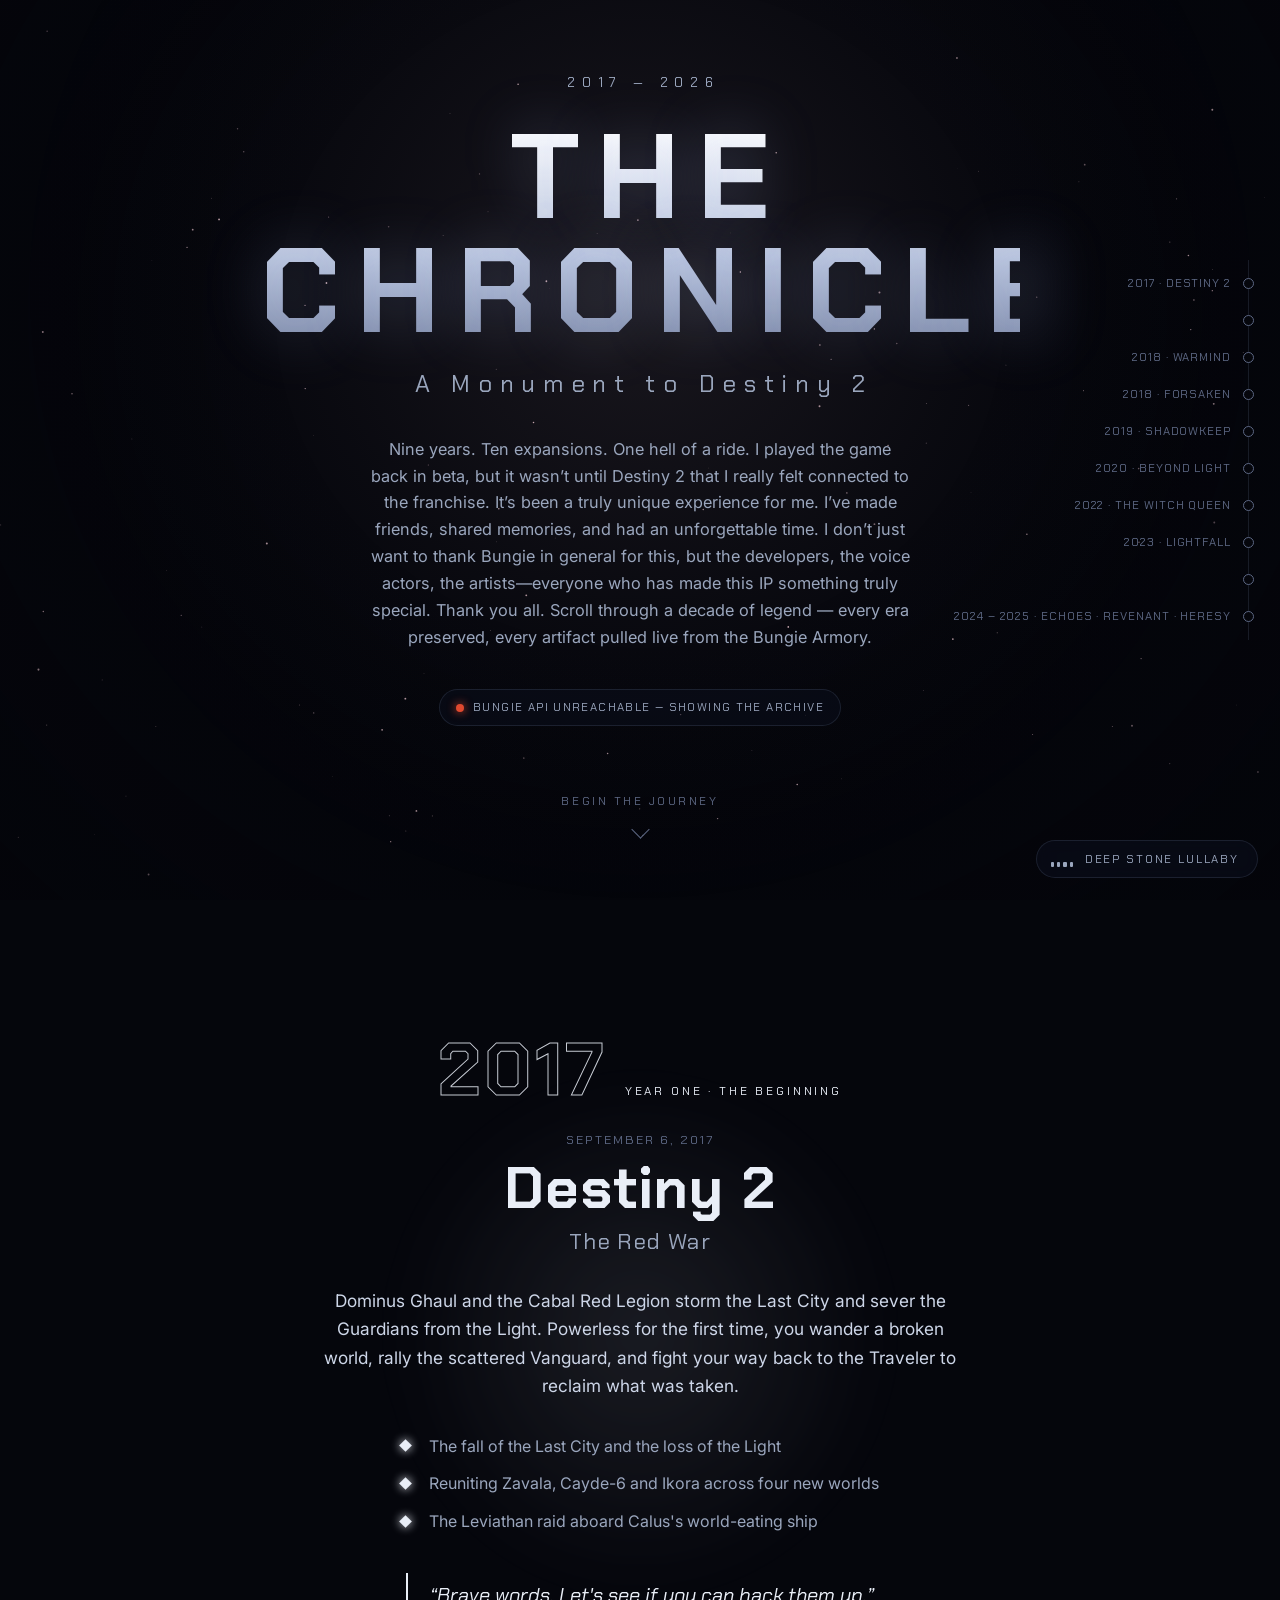
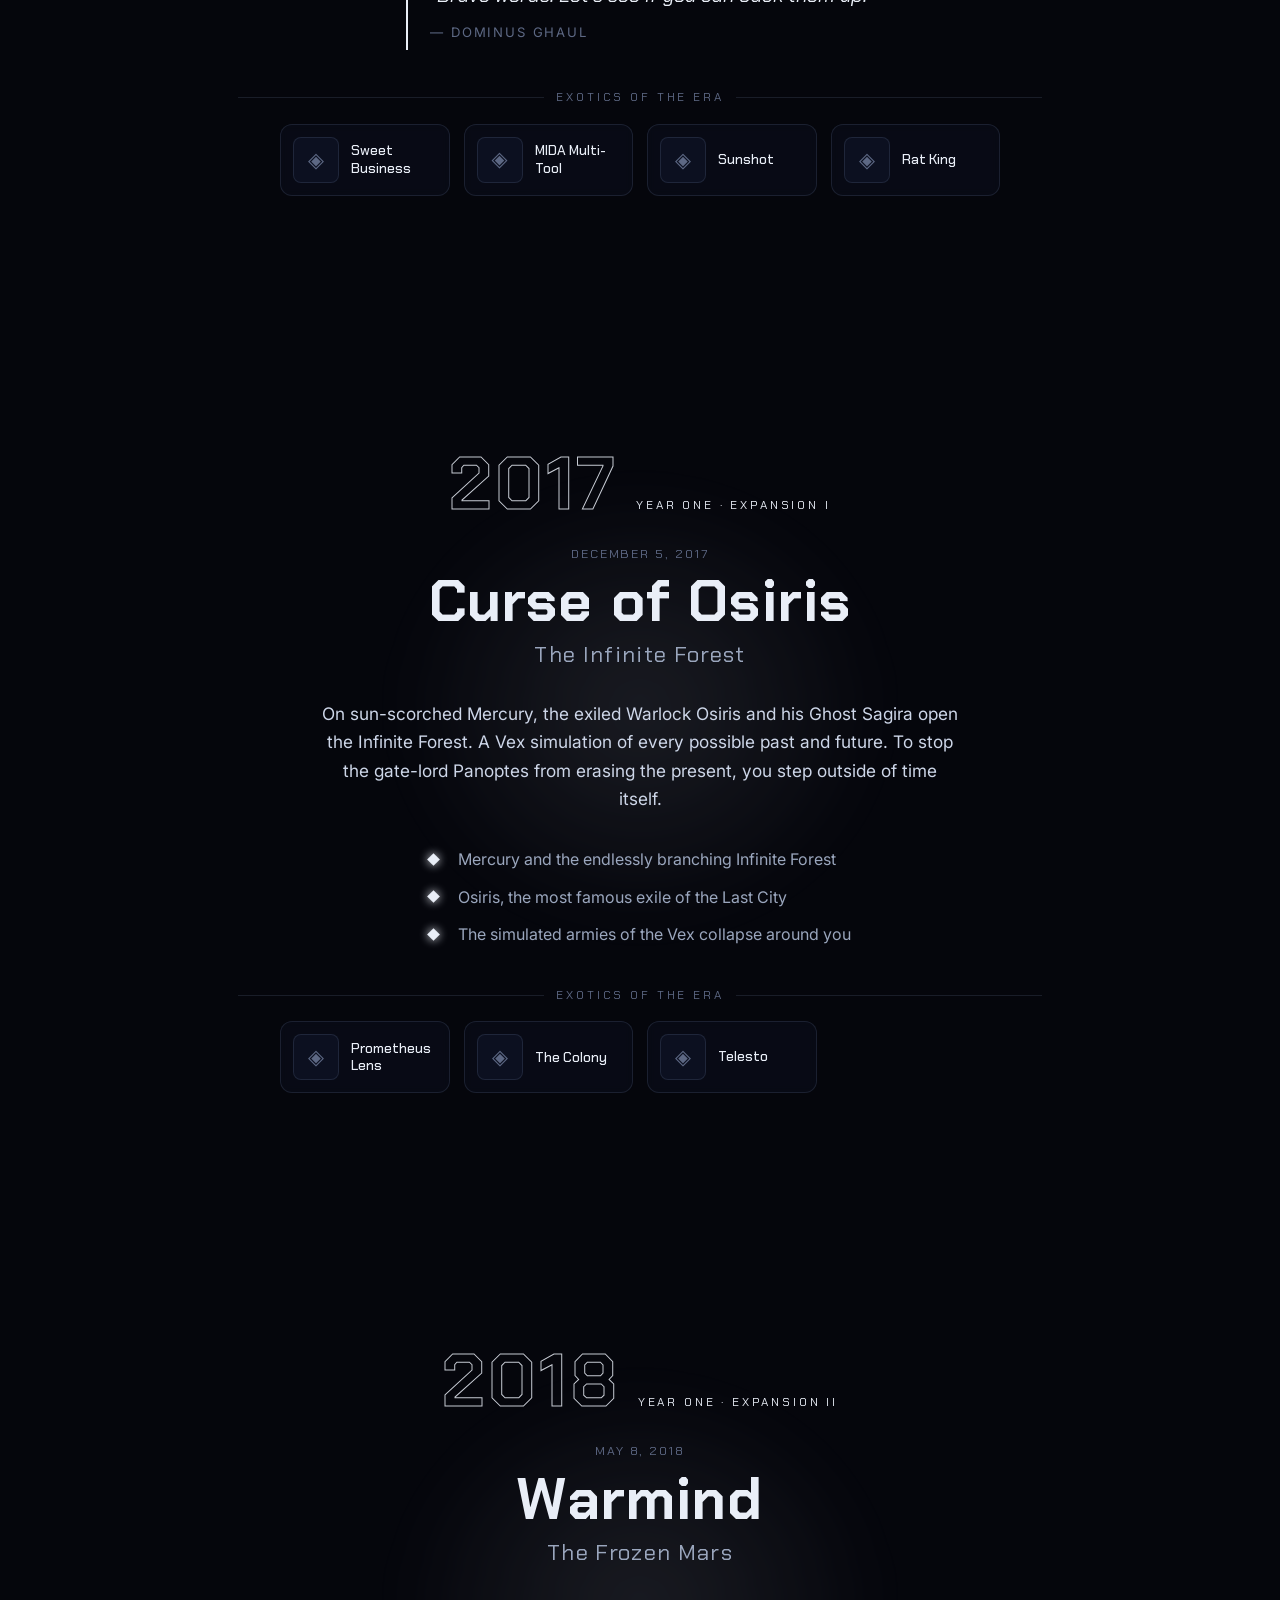
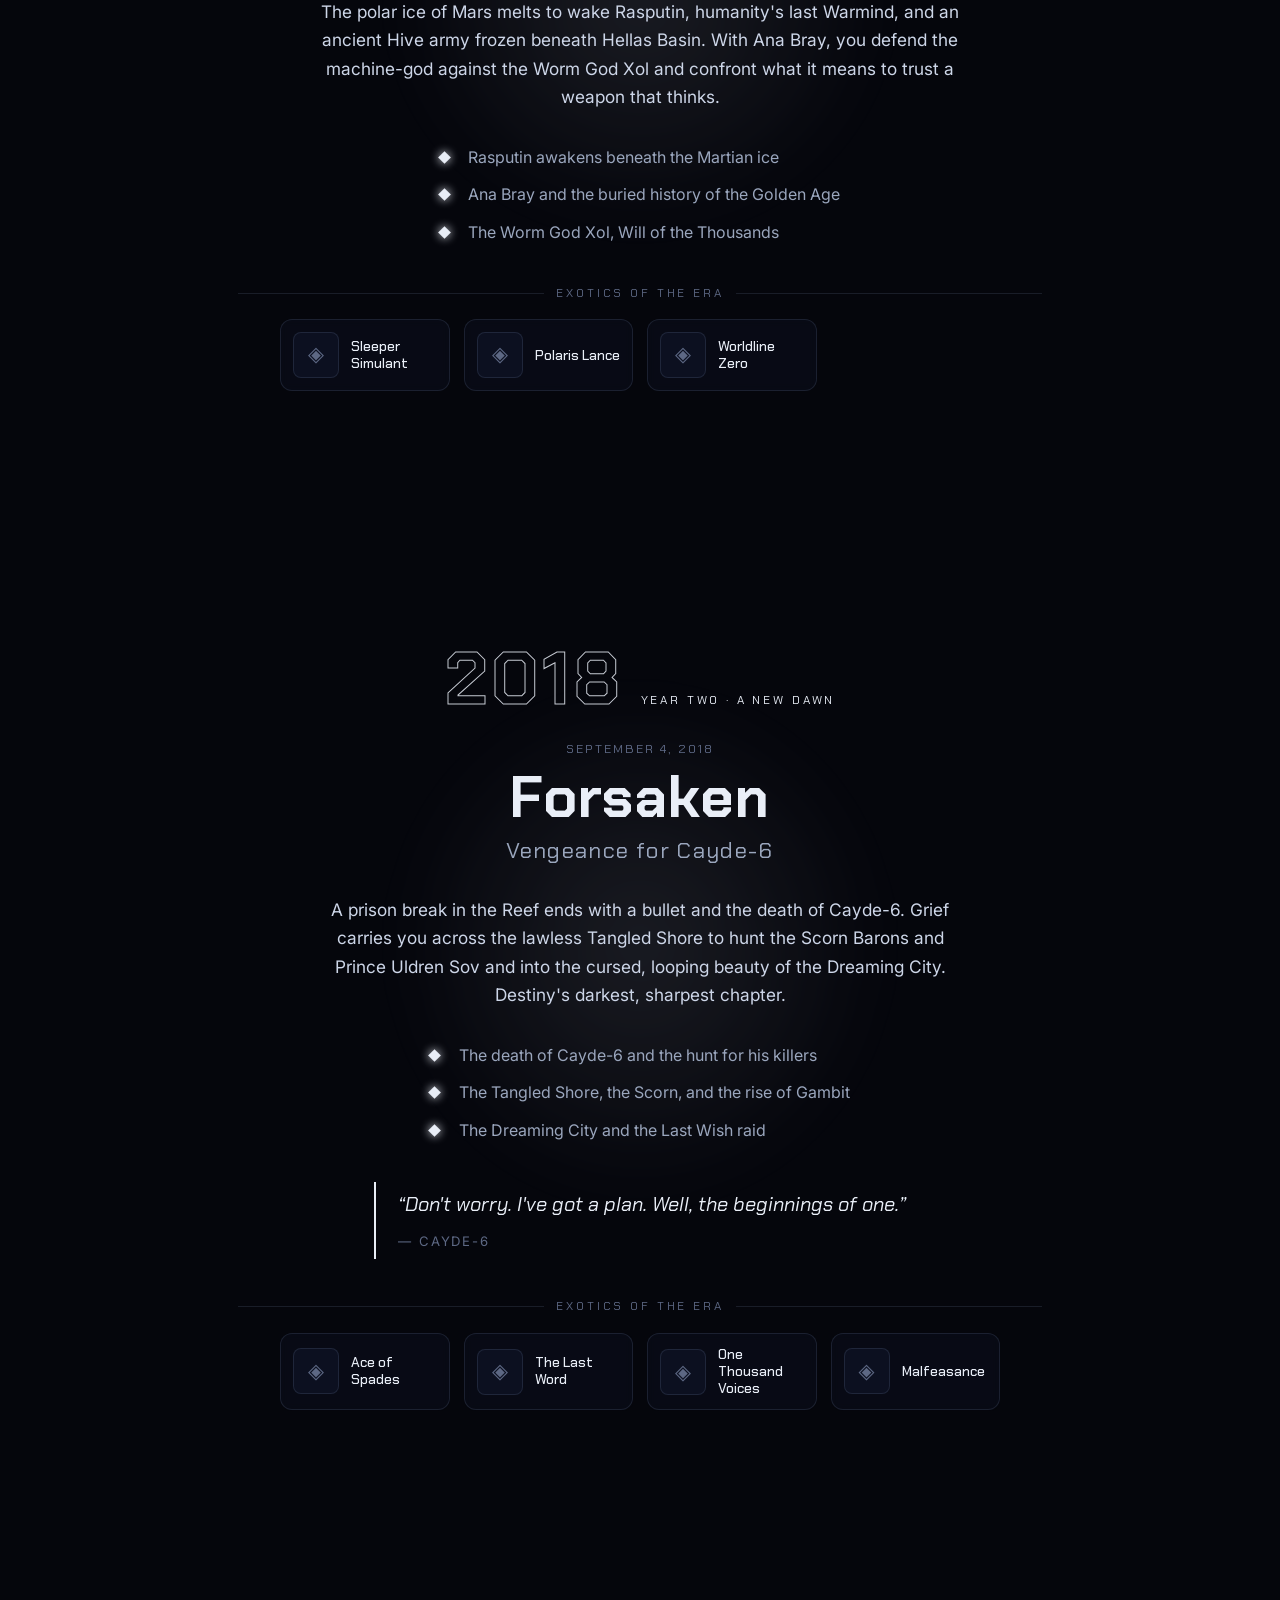
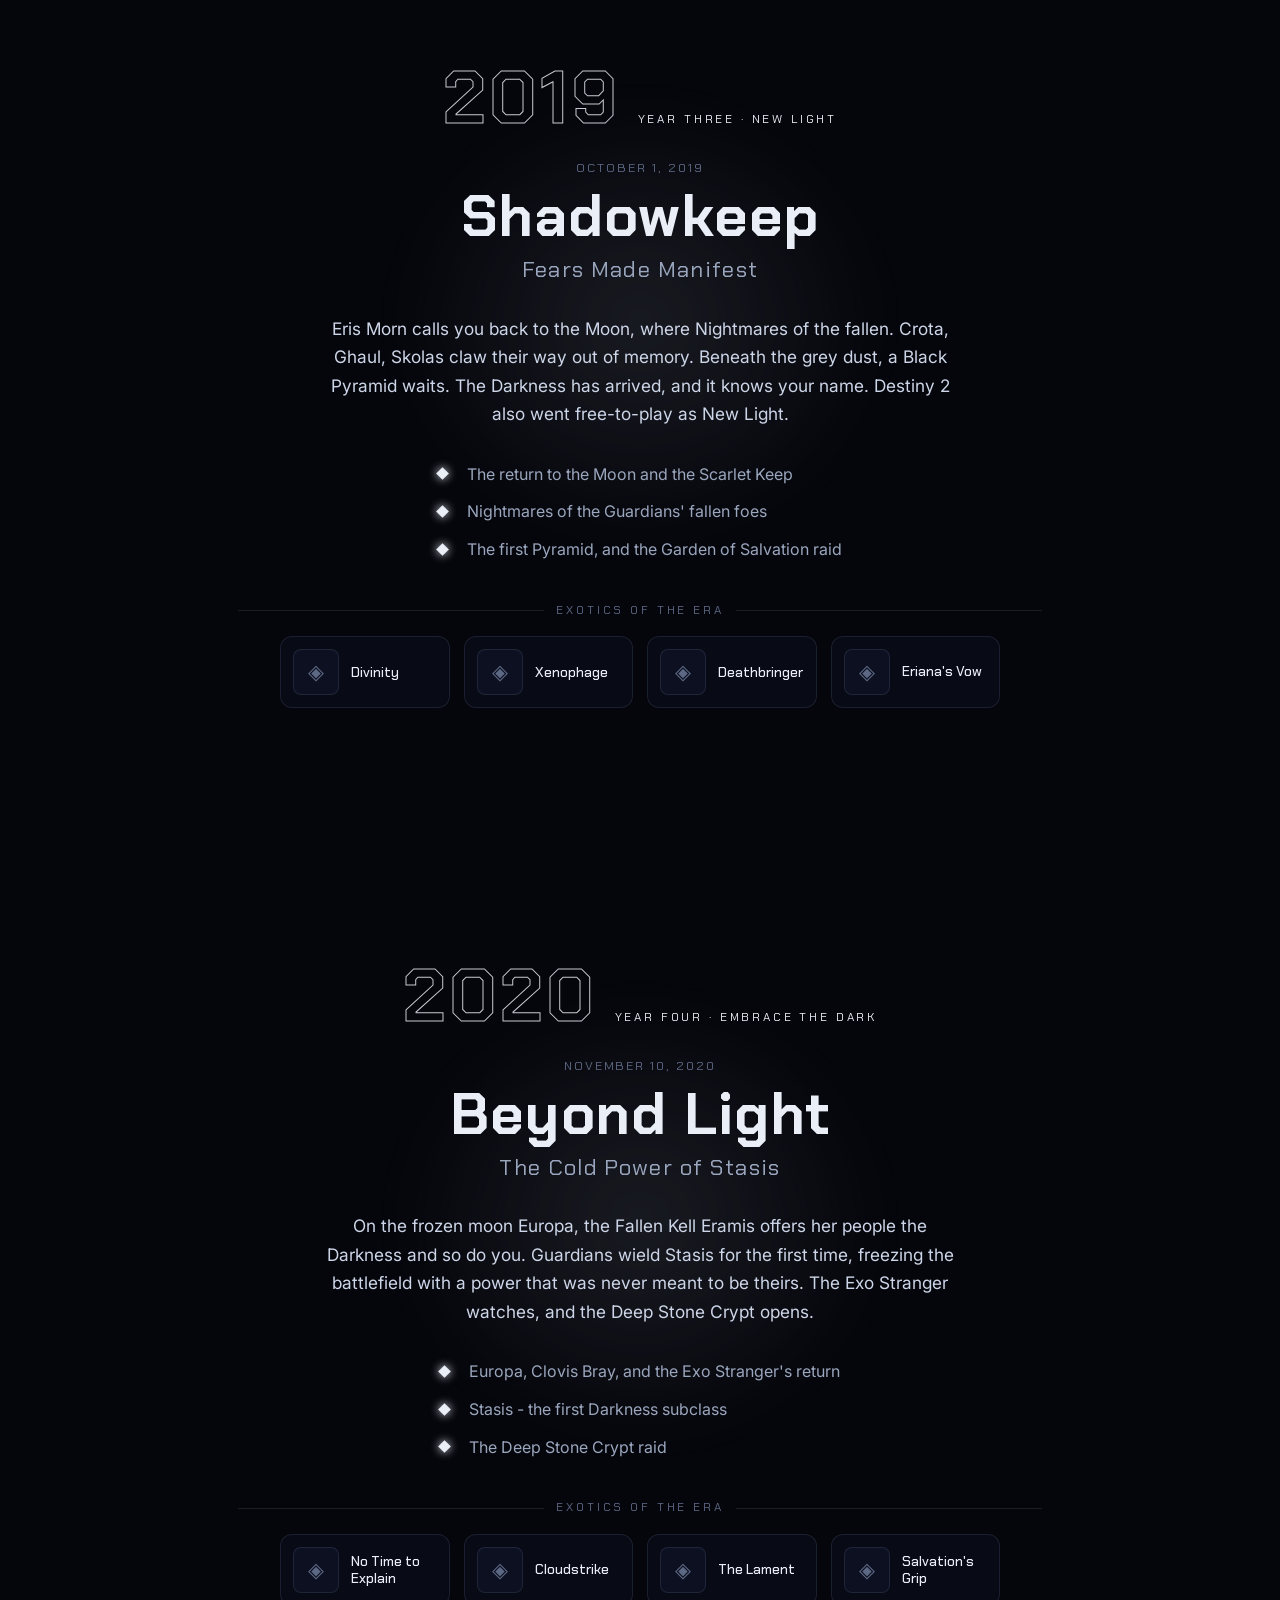
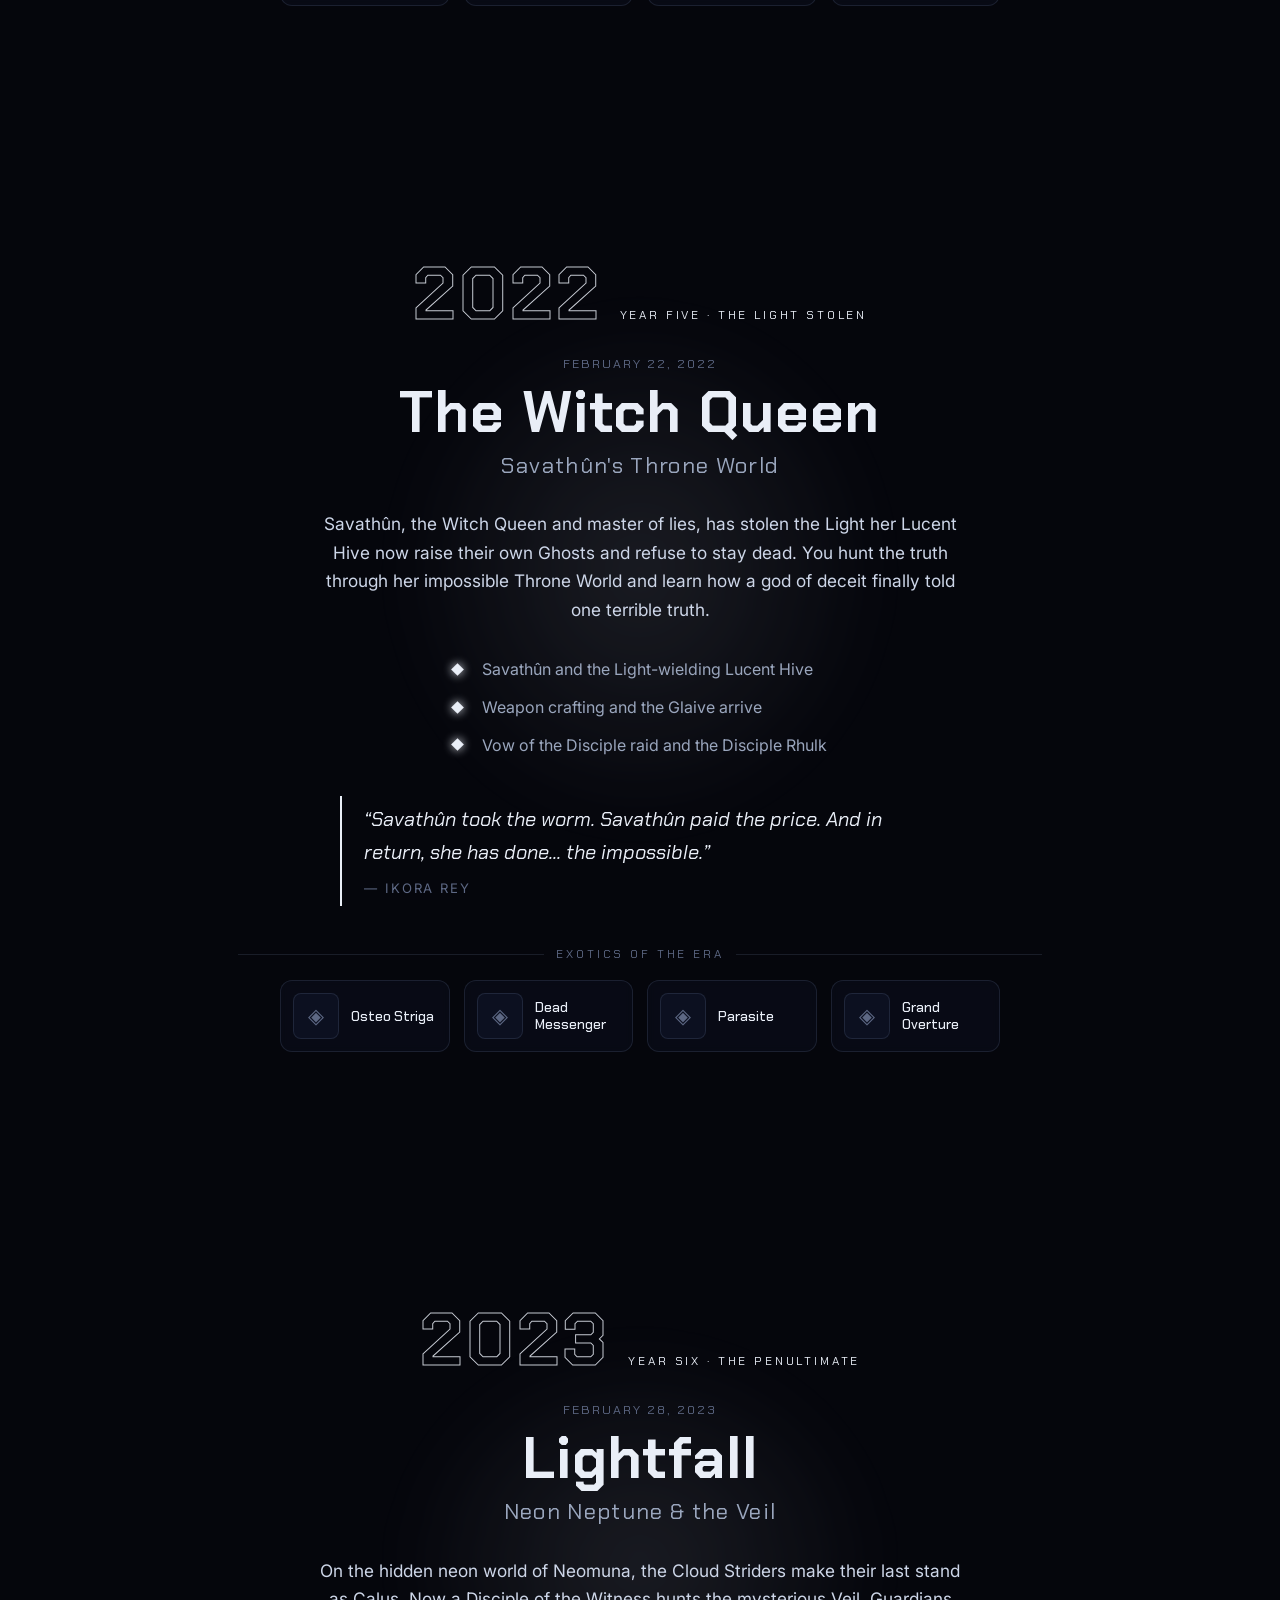
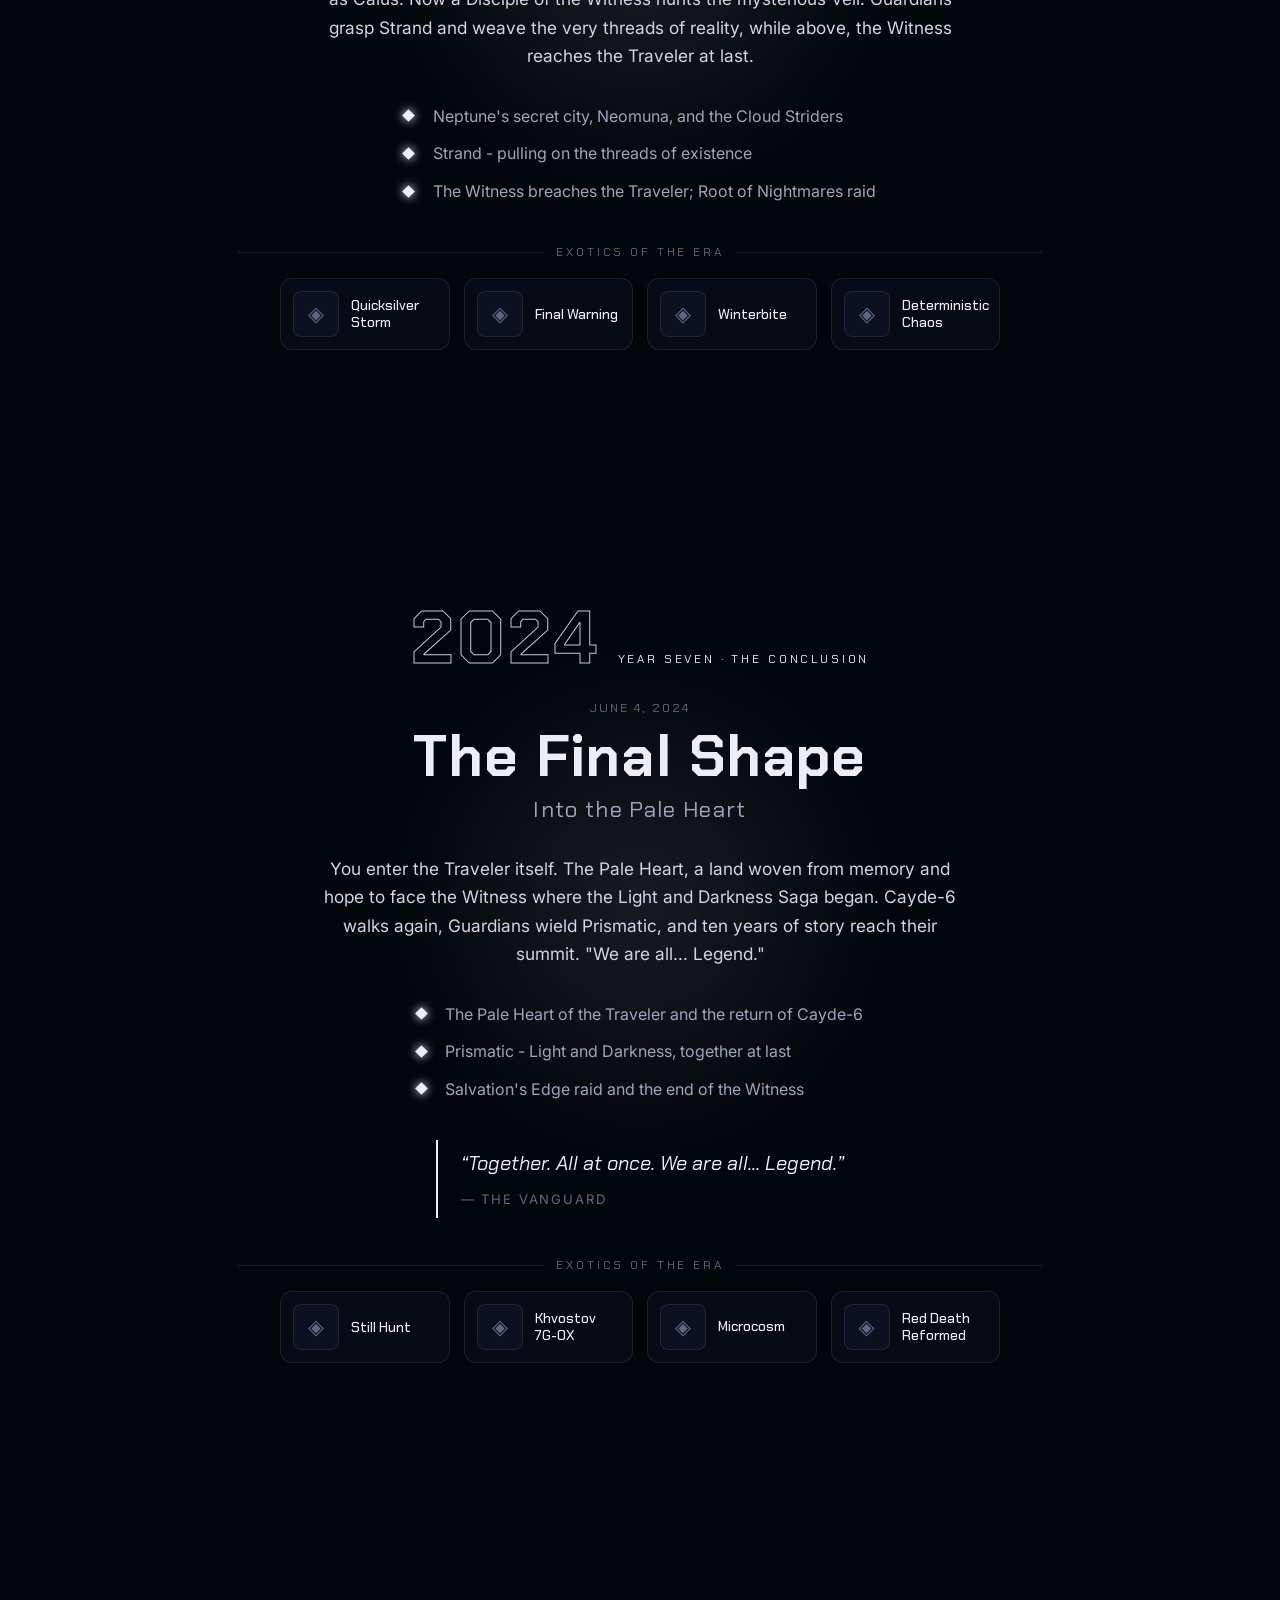
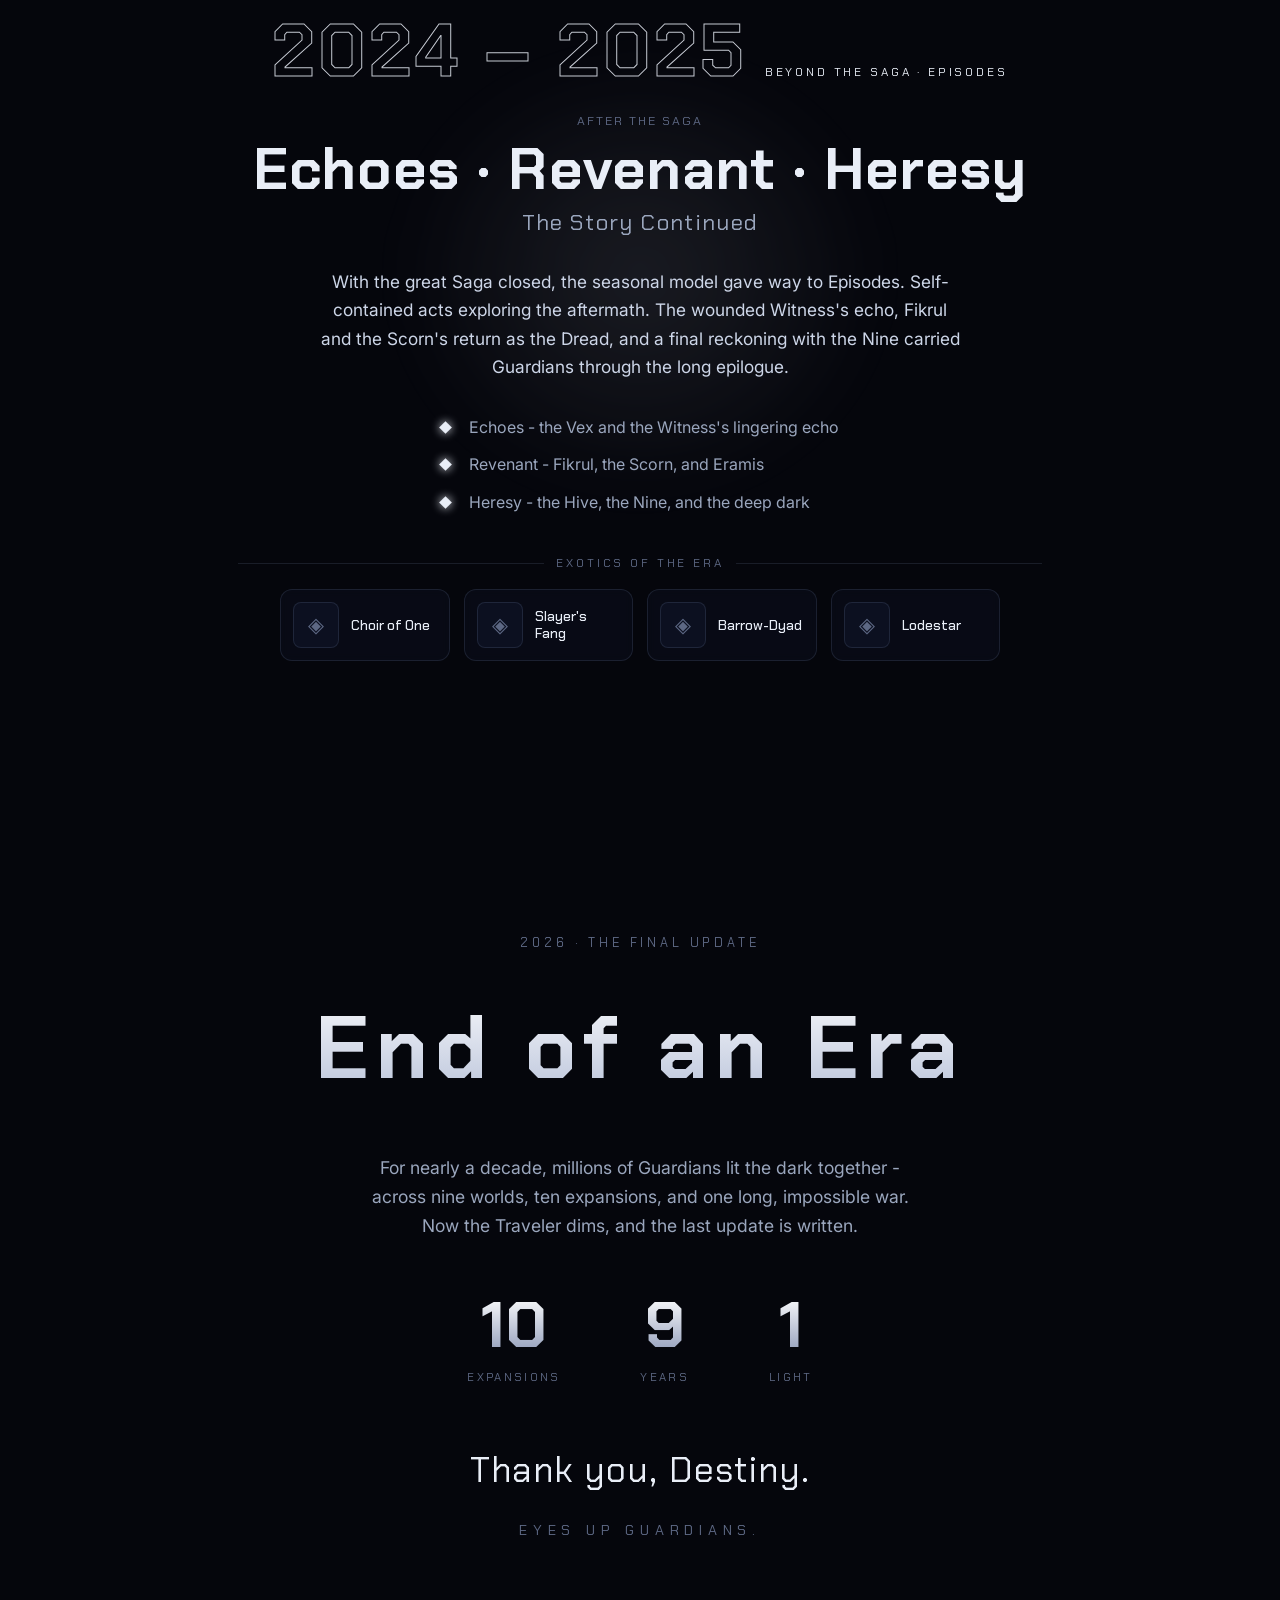
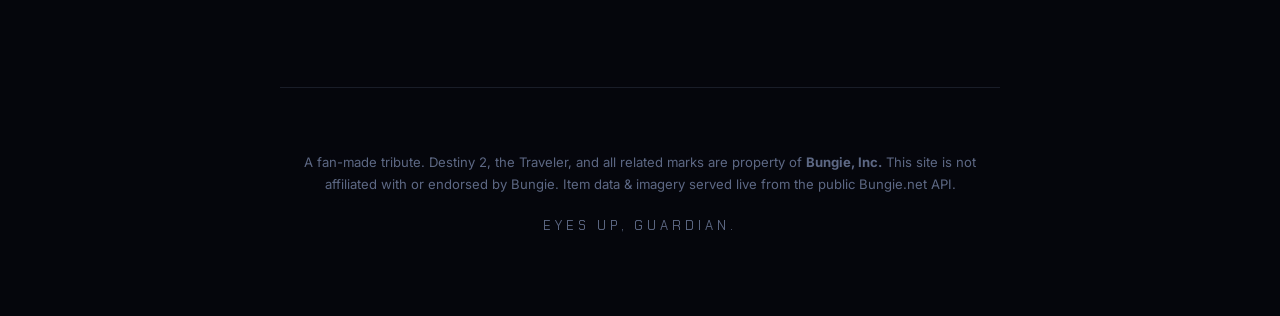
==== index.html @ df531337 "Add files via upload" ====
<!DOCTYPE html>
<html lang="en">
  <head>
    <meta charset="UTF-8" />
    <meta name="viewport" content="width=device-width, initial-scale=1.0" />
    <title>The Chronicle — A Monument to Destiny 2 (2017–2026)</title>
    <meta
      name="description"
      content="An interactive museum of Destiny 2 — every era from the Red War to the Final Shape, with live artifacts from the Bungie Armory."
    />
    <meta name="theme-color" content="#05060c" />

    <!-- Open Graph / share preview -->
    <meta property="og:title" content="The Chronicle — A Monument to Destiny 2" />
    <meta
      property="og:description"
      content="2017–2026. Nine years. Ten expansions. One hell of a ride. An interactive memorial to Destiny 2."
    />
    <meta property="og:type" content="website" />

    <link rel="icon" href="data:image/svg+xml,%3Csvg xmlns='http://www.w3.org/2000/svg' viewBox='0 0 100 100'%3E%3Ccircle cx='50' cy='50' r='42' fill='none' stroke='%23e9eef7' stroke-width='4'/%3E%3Ccircle cx='50' cy='50' r='8' fill='%23e9eef7'/%3E%3C/svg%3E" />

    <!-- Fonts (graceful fallback to system fonts if offline) -->
    <link rel="preconnect" href="https://fonts.googleapis.com" />
    <link rel="preconnect" href="https://fonts.gstatic.com" crossorigin />
    <link
      href="https://fonts.googleapis.com/css2?family=Chakra+Petch:wght@400;500;600;700&family=Inter:wght@400;500;600&display=swap"
      rel="stylesheet"
    />

    <link rel="stylesheet" href="assets/css/styles.css" />
  </head>
  <body>
    <!-- Animated space backdrop -->
    <canvas id="starfield" aria-hidden="true"></canvas>
    <div class="vignette" aria-hidden="true"></div>

    <!-- Scroll progress bar -->
    <div class="scroll-progress" aria-hidden="true"><span id="scroll-progress-fill"></span></div>

    <!-- Vertical era rail (desktop) -->
    <nav class="rail" id="rail" aria-label="Timeline navigation"></nav>

    <!-- HERO -->
    <header class="hero" id="top">
      <div class="hero-inner">
        <p class="hero-span" id="hero-span">2017 — 2026</p>
        <h1 class="hero-title">THE CHRONICLE</h1>
        <p class="hero-subtitle">A Monument to Destiny 2</p>
        <p class="hero-blurb">
          Nine years. Ten expansions. One hell of a ride. I played the game back in beta, but it wasn’t until Destiny 2 that I really felt connected to the franchise. It’s been a truly unique experience for me. I’ve made friends, shared memories, and had an unforgettable time. I don’t just want to thank Bungie in general for this, but the developers, the voice actors, the artists—everyone who has made this IP something truly special. Thank you all. Scroll through a decade of
          legend — every era preserved, every artifact pulled live from the
          Bungie&nbsp;Armory.
        </p>
        <div class="manifest-badge" id="manifest-badge" hidden>
          <span class="dot"></span><span id="manifest-text">connecting to the Bungie API…</span>
        </div>
      </div>
      <a class="scroll-cue" href="#era-red-war" aria-label="Begin">
	      <p></p>
        <span>Begin the journey</span>
        <span class="chevron" aria-hidden="true"></span>
      </a>
    </header>

    <!-- Eras are injected here -->
    <main id="timeline"></main>

    <!-- Memorial close -->
    <section class="memorial" id="memorial"></section>

    <footer class="site-footer">
      <p>
        A fan-made tribute. Destiny&nbsp;2, the Traveler, and all related marks
        are property of <strong>Bungie, Inc.</strong> This site is not affiliated
        with or endorsed by Bungie. Item data &amp; imagery served live from the
        public Bungie.net&nbsp;API.
      </p>
      <p class="footer-sign">Eyes up, Guardian.</p>
    </footer>

    <!-- Ambient soundtrack: "Deep Stone Lullaby" -->
    <button
      class="audio-toggle"
      id="audio-toggle"
      aria-pressed="false"
      aria-label="Play the ambient soundtrack, Deep Stone Lullaby"
    >
      <span class="eq" aria-hidden="true"><i></i><i></i><i></i><i></i></span>
      <span class="audio-label" id="audio-label">Deep Stone Lullaby</span>
    </button>
    <audio id="ambient" loop preload="auto">
      <source src="assets/audio/deep-stone-lullaby.mp3" type="audio/mpeg" />
    </audio>

    <script src="assets/js/config.js"></script>
    <script src="assets/js/data.js"></script>
    <script src="assets/js/api.js"></script>
    <script src="assets/js/app.js"></script>
  </body>
</html>
---- assets/css/styles.css ----
/* ============================================================================
 *  THE CHRONICLE — Styles
 * ========================================================================== */

:root {
  --bg: #05060c;
  --bg-2: #090b16;
  --ink: #e9eef7;
  --ink-dim: #9aa6bd;
  --ink-faint: #5d6884;
  --line: rgba(150, 170, 210, 0.14);
  --accent: #e9eef7; /* updated per-era by JS */
  --accent-soft: rgba(233, 238, 247, 0.12);
  --maxw: 1100px;
  --ease: cubic-bezier(0.22, 1, 0.36, 1);
  --font-display: "Chakra Petch", "Segoe UI", system-ui, sans-serif;
  --font-body: "Inter", "Segoe UI", system-ui, sans-serif;
}

* {
  box-sizing: border-box;
  margin: 0;
  padding: 0;
}

html {
  scroll-behavior: smooth;
}

body {
  background: radial-gradient(1200px 800px at 50% -10%, #11142a 0%, var(--bg) 55%);
  color: var(--ink);
  font-family: var(--font-body);
  line-height: 1.65;
  -webkit-font-smoothing: antialiased;
  overflow-x: hidden;
}

/* ---- Backdrop ----------------------------------------------------------- */
#starfield {
  position: fixed;
  inset: 0;
  width: 100%;
  height: 100%;
  z-index: -2;
  display: block;
}

.vignette {
  position: fixed;
  inset: 0;
  z-index: -1;
  pointer-events: none;
  background: radial-gradient(
    ellipse at 50% 35%,
    transparent 40%,
    rgba(3, 4, 9, 0.55) 100%
  );
}

/* ---- Scroll progress ---------------------------------------------------- */
.scroll-progress {
  position: fixed;
  top: 0;
  left: 0;
  right: 0;
  height: 3px;
  z-index: 50;
  background: transparent;
}
.scroll-progress span {
  display: block;
  height: 100%;
  width: 0%;
  background: linear-gradient(90deg, transparent, var(--accent));
  box-shadow: 0 0 14px var(--accent);
  transition: width 0.1s linear, background 0.6s var(--ease);
}

/* ---- Era rail ----------------------------------------------------------- */
.rail {
  position: fixed;
  right: 26px;
  top: 50%;
  transform: translateY(-50%);
  z-index: 40;
  display: flex;
  flex-direction: column;
  gap: 18px;
  padding: 14px 0;
}
.rail::before {
  content: "";
  position: absolute;
  right: 5px;
  top: 0;
  bottom: 0;
  width: 1px;
  background: var(--line);
}
.rail a {
  position: relative;
  display: flex;
  flex-direction: row-reverse;
  align-items: center;
  gap: 12px;
  text-align: right;
  color: var(--ink-faint);
  text-decoration: none;
  font-family: var(--font-display);
  font-size: 0.72rem;
  letter-spacing: 0.08em;
  text-transform: uppercase;
  transition: color 0.4s var(--ease);
}
.rail a .rail-dot {
  width: 11px;
  height: 11px;
  border-radius: 50%;
  border: 1px solid var(--ink-faint);
  background: var(--bg);
  flex: none;
  transition: all 0.4s var(--ease);
}
.rail a .rail-label {
  opacity: 0;
  transform: translateX(6px);
  transition: all 0.4s var(--ease);
  white-space: nowrap;
}
.rail a:hover .rail-label,
.rail a.active .rail-label {
  opacity: 1;
  transform: translateX(0);
}
.rail a:hover,
.rail a.active {
  color: var(--ink);
}
.rail a.active .rail-dot {
  border-color: var(--accent);
  background: var(--accent);
  box-shadow: 0 0 0 4px var(--accent-soft), 0 0 18px var(--accent);
  transform: scale(1.15);
}

/* ---- Hero --------------------------------------------------------------- */
.hero {
  min-height: 100vh;
  display: flex;
  flex-direction: column;
  align-items: center;
  justify-content: center;
  text-align: center;
  padding: 8vh 24px;
  position: relative;
}
.hero-inner {
  max-width: 760px;
  animation: rise 1.4s var(--ease) both;
}
.hero-span {
  font-family: var(--font-display);
  letter-spacing: 0.5em;
  font-size: 0.85rem;
  color: var(--ink-dim);
  text-indent: 0.5em;
  margin-bottom: 1.6rem;
}
.hero-title {
  font-family: var(--font-display);
  font-weight: 700;
  font-size: clamp(2.8rem, 11vw, 7.5rem);
  letter-spacing: 0.14em;
  line-height: 0.95;
  text-indent: 0.14em;
  background: linear-gradient(180deg, #ffffff 0%, #b9c4dc 60%, #7e8aa8 100%);
  -webkit-background-clip: text;
  background-clip: text;
  color: transparent;
  text-shadow: 0 0 60px rgba(180, 200, 255, 0.25);
}
.hero-subtitle {
  font-family: var(--font-display);
  font-weight: 400;
  font-size: clamp(1rem, 3vw, 1.5rem);
  letter-spacing: 0.32em;
  text-indent: 0.32em;
  color: var(--ink-dim);
  margin-top: 1rem;
}
.hero-blurb {
  max-width: 540px;
  margin: 2rem auto 0;
  color: var(--ink-dim);
  font-size: 1.02rem;
}
.manifest-badge {
  display: inline-flex;
  align-items: center;
  gap: 9px;
  margin-top: 2.4rem;
  padding: 8px 16px;
  border: 1px solid var(--line);
  border-radius: 999px;
  font-family: var(--font-display);
  font-size: 0.72rem;
  letter-spacing: 0.12em;
  text-transform: uppercase;
  color: var(--ink-dim);
  background: rgba(10, 14, 28, 0.5);
  backdrop-filter: blur(6px);
}
.manifest-badge .dot {
  width: 8px;
  height: 8px;
  border-radius: 50%;
  background: #46d39a;
  box-shadow: 0 0 10px #46d39a;
  animation: pulse 2s ease-in-out infinite;
}

.scroll-cue {
  margin-top: clamp(2.5rem, 6vh, 4.5rem);
  display: flex;
  flex-direction: column;
  align-items: center;
  gap: 12px;
  color: var(--ink-faint);
  text-decoration: none;
  font-family: var(--font-display);
  font-size: 0.72rem;
  letter-spacing: 0.22em;
  text-transform: uppercase;
  animation: rise 1.6s 0.6s var(--ease) both, float 2.6s 1.6s ease-in-out infinite;
}
.scroll-cue:hover {
  color: var(--ink);
}
.scroll-cue .chevron {
  width: 13px;
  height: 13px;
  border-right: 1.5px solid currentColor;
  border-bottom: 1.5px solid currentColor;
  transform: rotate(45deg);
}

/* ---- Era sections ------------------------------------------------------- */
.era {
  max-width: 860px;
  margin: 0 auto;
  padding: 14vh 28px;
  position: relative;
  text-align: center;
}
.era-marker {
  display: flex;
  align-items: baseline;
  justify-content: center;
  gap: 18px;
  margin-bottom: 1.4rem;
}
.era-year {
  font-family: var(--font-display);
  font-weight: 700;
  font-size: clamp(2.4rem, 7vw, 4.6rem);
  letter-spacing: 0.04em;
  line-height: 1;
  color: transparent;
  -webkit-text-stroke: 1px var(--accent);
  opacity: 0.85;
}
.era-kicker {
  font-family: var(--font-display);
  font-size: 0.74rem;
  letter-spacing: 0.24em;
  text-transform: uppercase;
  color: var(--accent);
}
.era-title {
  font-family: var(--font-display);
  font-weight: 700;
  font-size: clamp(2rem, 6vw, 3.6rem);
  letter-spacing: 0.02em;
  line-height: 1.05;
  margin-bottom: 0.3rem;
}
.era-subtitle {
  font-family: var(--font-display);
  font-weight: 400;
  font-size: clamp(1rem, 2.6vw, 1.4rem);
  letter-spacing: 0.06em;
  color: var(--ink-dim);
  margin-bottom: 1.6rem;
}
.era-date {
  font-family: var(--font-display);
  font-size: 0.78rem;
  letter-spacing: 0.16em;
  text-transform: uppercase;
  color: var(--ink-faint);
  margin-bottom: 0.5rem;
}
.era-summary {
  max-width: 640px;
  font-size: 1.08rem;
  color: #cdd6e8;
  margin: 0 auto 2rem;
}
.era-highlights {
  list-style: none;
  display: grid;
  gap: 0.7rem;
  width: fit-content;
  max-width: 640px;
  margin: 0 auto 2.4rem;
  text-align: left;
}
.era-highlights li {
  position: relative;
  padding-left: 1.8rem;
  color: var(--ink-dim);
}
.era-highlights li::before {
  content: "";
  position: absolute;
  left: 0;
  top: 0.55em;
  width: 9px;
  height: 9px;
  transform: rotate(45deg);
  background: var(--accent);
  box-shadow: 0 0 10px var(--accent);
}
.era-quote {
  border-left: 2px solid var(--accent);
  padding: 0.4rem 0 0.4rem 1.4rem;
  margin: 0 auto 2.4rem;
  max-width: 600px;
  width: fit-content;
  text-align: left;
}
.era-quote p {
  font-family: var(--font-display);
  font-size: 1.25rem;
  font-style: italic;
  color: var(--ink);
}
.era-quote cite {
  display: block;
  margin-top: 0.6rem;
  font-style: normal;
  font-size: 0.82rem;
  letter-spacing: 0.14em;
  text-transform: uppercase;
  color: var(--ink-faint);
}

/* Glow plate behind each era */
.era::before {
  content: "";
  position: absolute;
  top: 8vh;
  left: 50%;
  transform: translateX(-50%);
  width: 80%;
  height: 70%;
  background: radial-gradient(
    closest-side,
    var(--accent-soft),
    transparent 75%
  );
  filter: blur(30px);
  opacity: 0.7;
  z-index: -1;
  pointer-events: none;
}

/* ---- Artifacts grid ----------------------------------------------------- */
.artifacts-head {
  font-family: var(--font-display);
  font-size: 0.74rem;
  letter-spacing: 0.24em;
  text-transform: uppercase;
  color: var(--ink-faint);
  margin-bottom: 1rem;
  display: flex;
  align-items: center;
  gap: 12px;
}
.artifacts-head::before,
.artifacts-head::after {
  content: "";
  flex: 1;
  height: 1px;
  background: var(--line);
}
.artifacts {
  display: grid;
  grid-template-columns: repeat(auto-fill, minmax(140px, 1fr));
  gap: 14px;
  max-width: 720px;
  margin: 0 auto;
  justify-content: center;
}
.artifact {
  position: relative;
  display: flex;
  align-items: center;
  gap: 12px;
  padding: 12px;
  border: 1px solid var(--line);
  border-radius: 12px;
  background: rgba(12, 16, 30, 0.55);
  backdrop-filter: blur(4px);
  cursor: pointer;
  text-align: left;
  color: inherit;
  text-decoration: none;
  font: inherit;
  transition: transform 0.4s var(--ease), border-color 0.4s var(--ease),
    box-shadow 0.4s var(--ease), background 0.4s var(--ease);
}
.artifact:hover {
  transform: translateY(-3px);
  border-color: var(--accent);
  background: rgba(18, 24, 44, 0.7);
  box-shadow: 0 10px 30px rgba(0, 0, 0, 0.4), 0 0 0 1px var(--accent-soft);
}
.artifact-icon {
  width: 46px;
  height: 46px;
  border-radius: 8px;
  flex: none;
  object-fit: cover;
  background: #0c1020;
  border: 1px solid var(--line);
}
.artifact-icon.placeholder {
  display: grid;
  place-items: center;
  color: var(--ink-faint);
  font-size: 1.3rem;
}
.artifact-name {
  font-family: var(--font-display);
  font-size: 0.86rem;
  font-weight: 500;
  line-height: 1.25;
}
.artifact.skeleton {
  pointer-events: none;
}
.artifact.skeleton .artifact-icon,
.artifact.skeleton .artifact-name {
  background: linear-gradient(
    90deg,
    rgba(255, 255, 255, 0.04),
    rgba(255, 255, 255, 0.1),
    rgba(255, 255, 255, 0.04)
  );
  background-size: 200% 100%;
  animation: shimmer 1.4s infinite;
  color: transparent;
  border-radius: 6px;
}
.artifact.skeleton .artifact-name {
  height: 0.9em;
  width: 80px;
}
.artifacts-note {
  margin-top: 1rem;
  font-size: 0.86rem;
  color: var(--ink-faint);
}

/* ---- Reveal animation --------------------------------------------------- */
.reveal {
  opacity: 0;
  transform: translateY(34px);
  transition: opacity 0.9s var(--ease), transform 0.9s var(--ease);
}
.reveal.in {
  opacity: 1;
  transform: none;
}

/* ---- Memorial ----------------------------------------------------------- */
.memorial {
  min-height: 100vh;
  display: flex;
  flex-direction: column;
  align-items: center;
  justify-content: center;
  text-align: center;
  padding: 16vh 24px;
  position: relative;
}
.memorial .mem-kicker {
  font-family: var(--font-display);
  letter-spacing: 0.3em;
  text-transform: uppercase;
  font-size: 0.8rem;
  color: var(--ink-faint);
  margin-bottom: 1.4rem;
}
.memorial .mem-title {
  font-family: var(--font-display);
  font-weight: 700;
  font-size: clamp(2.4rem, 9vw, 5.5rem);
  letter-spacing: 0.08em;
  background: linear-gradient(180deg, #fff, #aeb9d4);
  -webkit-background-clip: text;
  background-clip: text;
  color: transparent;
  margin-bottom: 2rem;
}
.memorial .mem-lines p {
  color: var(--ink-dim);
  font-size: 1.1rem;
  max-width: 640px;
  margin: 0 auto;
}
.mem-stats {
  display: flex;
  gap: clamp(2rem, 8vw, 5rem);
  margin: 3.4rem 0;
}
.mem-stat .v {
  font-family: var(--font-display);
  font-weight: 700;
  font-size: clamp(2.4rem, 7vw, 4rem);
  line-height: 1;
  background: linear-gradient(180deg, #fff, #8b97b6);
  -webkit-background-clip: text;
  background-clip: text;
  color: transparent;
}
.mem-stat .l {
  font-family: var(--font-display);
  font-size: 0.72rem;
  letter-spacing: 0.2em;
  text-transform: uppercase;
  color: var(--ink-faint);
  margin-top: 0.6rem;
}
.mem-farewell {
  font-family: var(--font-display);
  font-size: clamp(1.4rem, 4vw, 2.2rem);
  letter-spacing: 0.04em;
  color: var(--ink);
}
.mem-signoff {
  font-family: var(--font-display);
  letter-spacing: 0.4em;
  text-transform: uppercase;
  color: var(--ink-faint);
  margin-top: 1.2rem;
  font-size: 0.9rem;
}

/* ---- Footer ------------------------------------------------------------- */
.site-footer {
  text-align: center;
  padding: 4rem 24px 5rem;
  border-top: 1px solid var(--line);
  max-width: 720px;
  margin: 0 auto;
}
.site-footer p {
  color: var(--ink-faint);
  font-size: 0.82rem;
}
.footer-sign {
  margin-top: 1.2rem;
  font-family: var(--font-display);
  letter-spacing: 0.3em;
  text-transform: uppercase;
  color: var(--ink-dim);
}

/* ---- Artifact external-link cue ---------------------------------------- */
.artifact-ext {
  position: absolute;
  top: 8px;
  right: 10px;
  font-size: 0.8rem;
  color: var(--ink-faint);
  opacity: 0;
  transform: translateY(2px);
  transition: all 0.3s var(--ease);
}
.artifact:hover .artifact-ext,
.artifact:focus-visible .artifact-ext {
  opacity: 1;
  transform: none;
  color: var(--accent);
}

/* ---- Ambient audio control --------------------------------------------- */
.audio-toggle {
  position: fixed;
  right: 22px;
  bottom: 22px;
  z-index: 60;
  display: inline-flex;
  align-items: center;
  gap: 12px;
  padding: 10px 18px 10px 14px;
  border: 1px solid var(--line);
  border-radius: 999px;
  background: rgba(10, 14, 28, 0.6);
  backdrop-filter: blur(8px);
  color: var(--ink-dim);
  font-family: var(--font-display);
  font-size: 0.72rem;
  letter-spacing: 0.16em;
  text-transform: uppercase;
  cursor: pointer;
  transition: color 0.4s var(--ease), border-color 0.4s var(--ease),
    box-shadow 0.4s var(--ease);
}
.audio-toggle:hover {
  color: var(--ink);
  border-color: var(--accent);
  box-shadow: 0 0 0 1px var(--accent-soft), 0 8px 30px rgba(0, 0, 0, 0.4);
}
.audio-toggle.playing {
  color: var(--ink);
  border-color: var(--accent);
}
.audio-toggle.unavailable {
  opacity: 0.7;
  cursor: help;
}

/* Equalizer bars */
.eq {
  display: inline-flex;
  align-items: flex-end;
  gap: 3px;
  height: 16px;
  width: 22px;
}
.eq i {
  flex: 1;
  height: 30%;
  background: currentColor;
  border-radius: 1px;
}
.audio-toggle.playing .eq i {
  animation: eq 0.9s ease-in-out infinite;
}
.audio-toggle.playing .eq i:nth-child(2) {
  animation-delay: 0.2s;
}
.audio-toggle.playing .eq i:nth-child(3) {
  animation-delay: 0.45s;
}
.audio-toggle.playing .eq i:nth-child(4) {
  animation-delay: 0.15s;
}
.audio-toggle.unavailable .eq {
  opacity: 0.5;
}

@keyframes eq {
  0%,
  100% {
    height: 25%;
  }
  50% {
    height: 100%;
  }
}

@media (max-width: 560px) {
  .audio-label {
    display: none;
  }
  .audio-toggle {
    padding: 12px;
    gap: 0;
  }
}

/* ---- Animations --------------------------------------------------------- */
@keyframes rise {
  from {
    opacity: 0;
    transform: translateY(26px);
  }
}
@keyframes float {
  50% {
    transform: translateY(8px);
  }
}
@keyframes pulse {
  50% {
    opacity: 0.4;
  }
}
@keyframes shimmer {
  to {
    background-position: -200% 0;
  }
}
@keyframes fade {
  from {
    opacity: 0;
  }
}
@keyframes pop {
  from {
    opacity: 0;
    transform: scale(0.96) translateY(10px);
  }
}

/* ---- Responsive --------------------------------------------------------- */
@media (max-width: 860px) {
  .rail {
    display: none;
  }
}
@media (max-width: 560px) {
  .era {
    padding: 12vh 20px;
  }
  .mem-stats {
    gap: 2rem;
  }
}

/* ---- Reduced motion ----------------------------------------------------- */
@media (prefers-reduced-motion: reduce) {
  html {
    scroll-behavior: auto;
  }
  *,
  .reveal {
    animation: none !important;
    transition: none !important;
  }
  .reveal {
    opacity: 1;
    transform: none;
  }
}
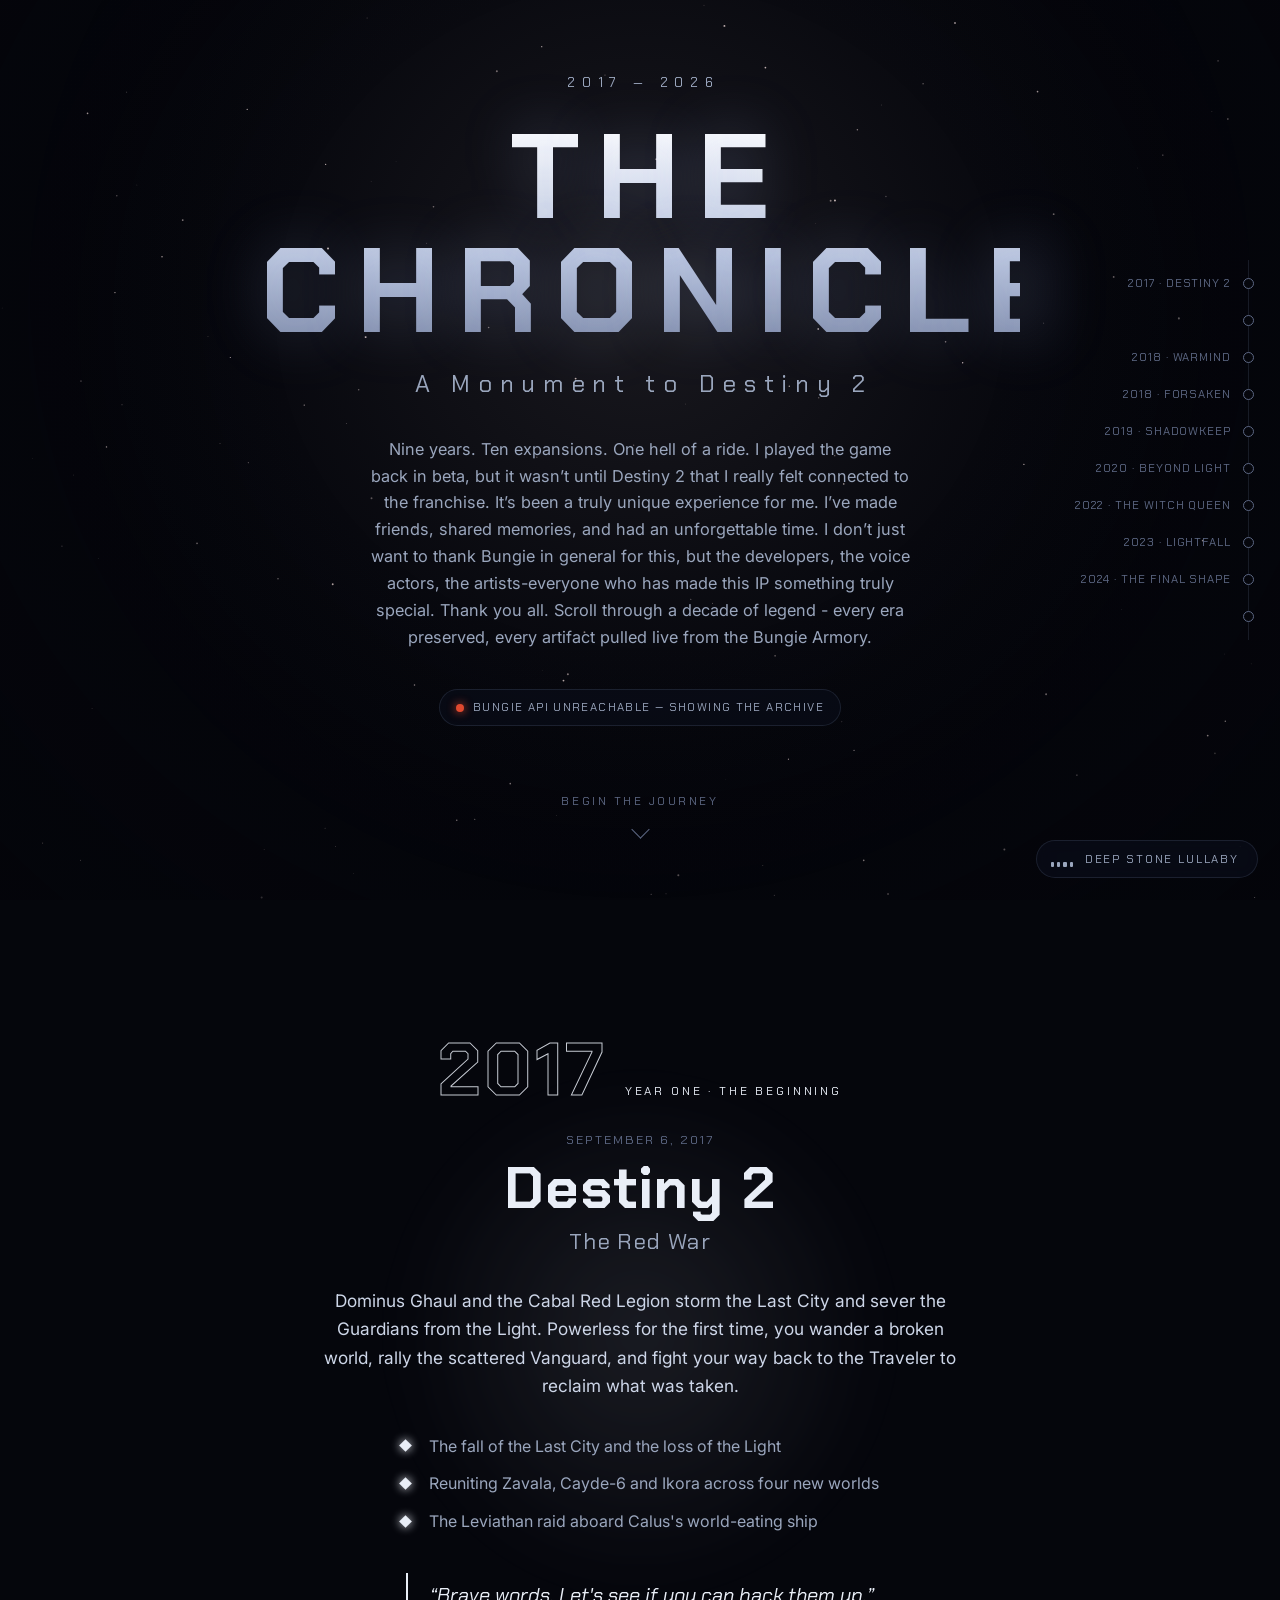
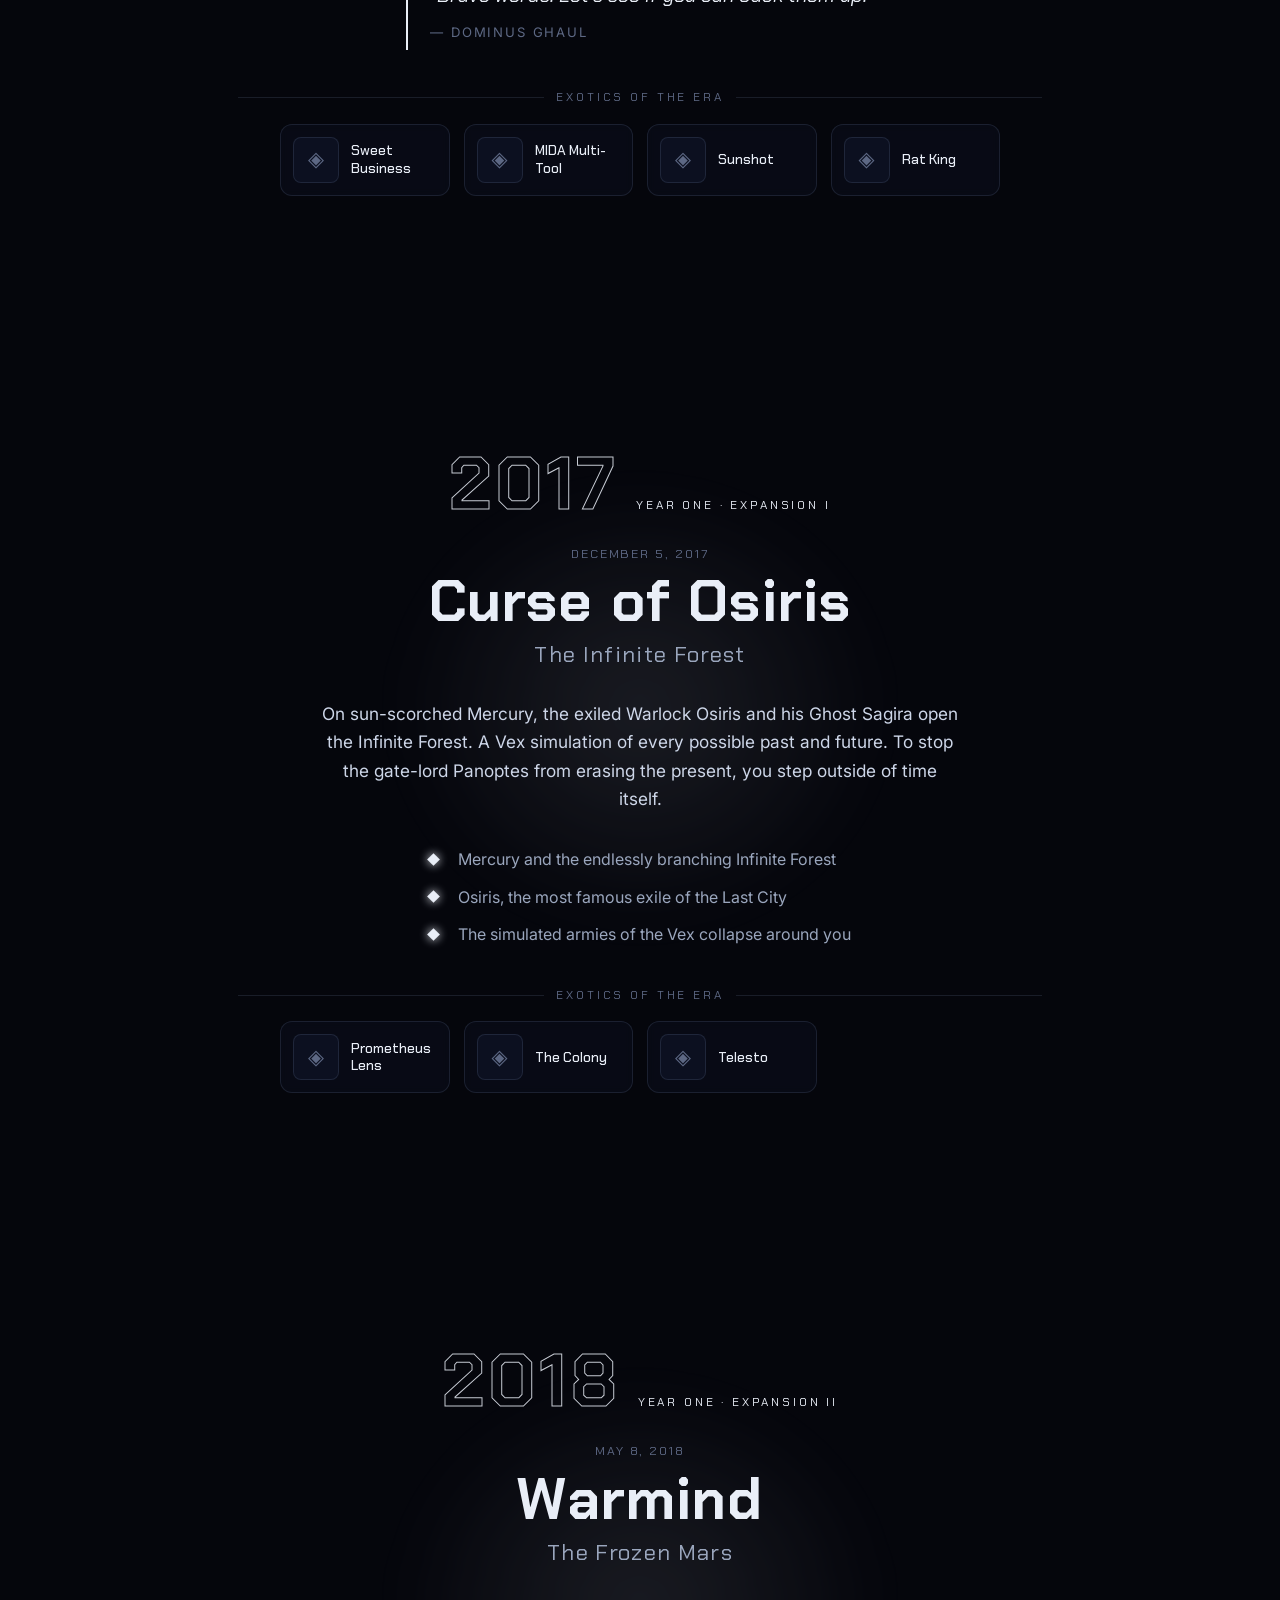
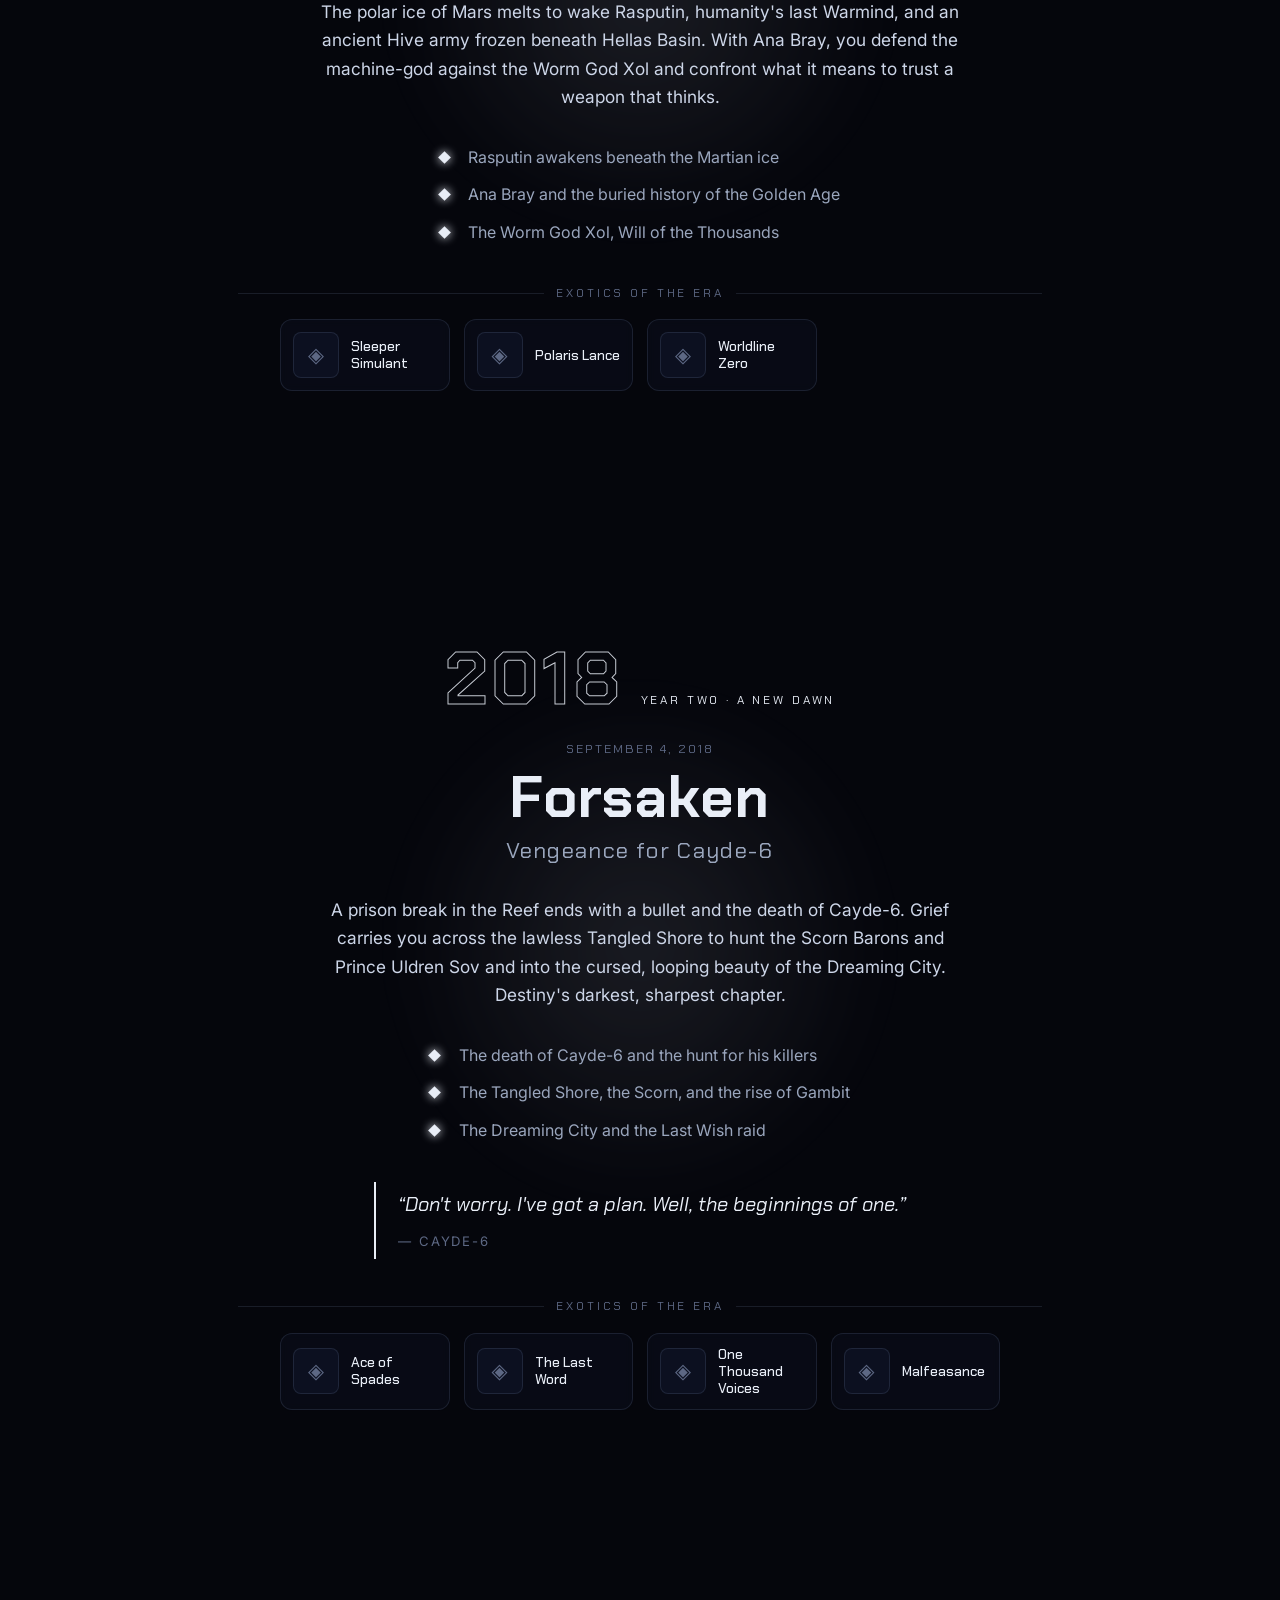
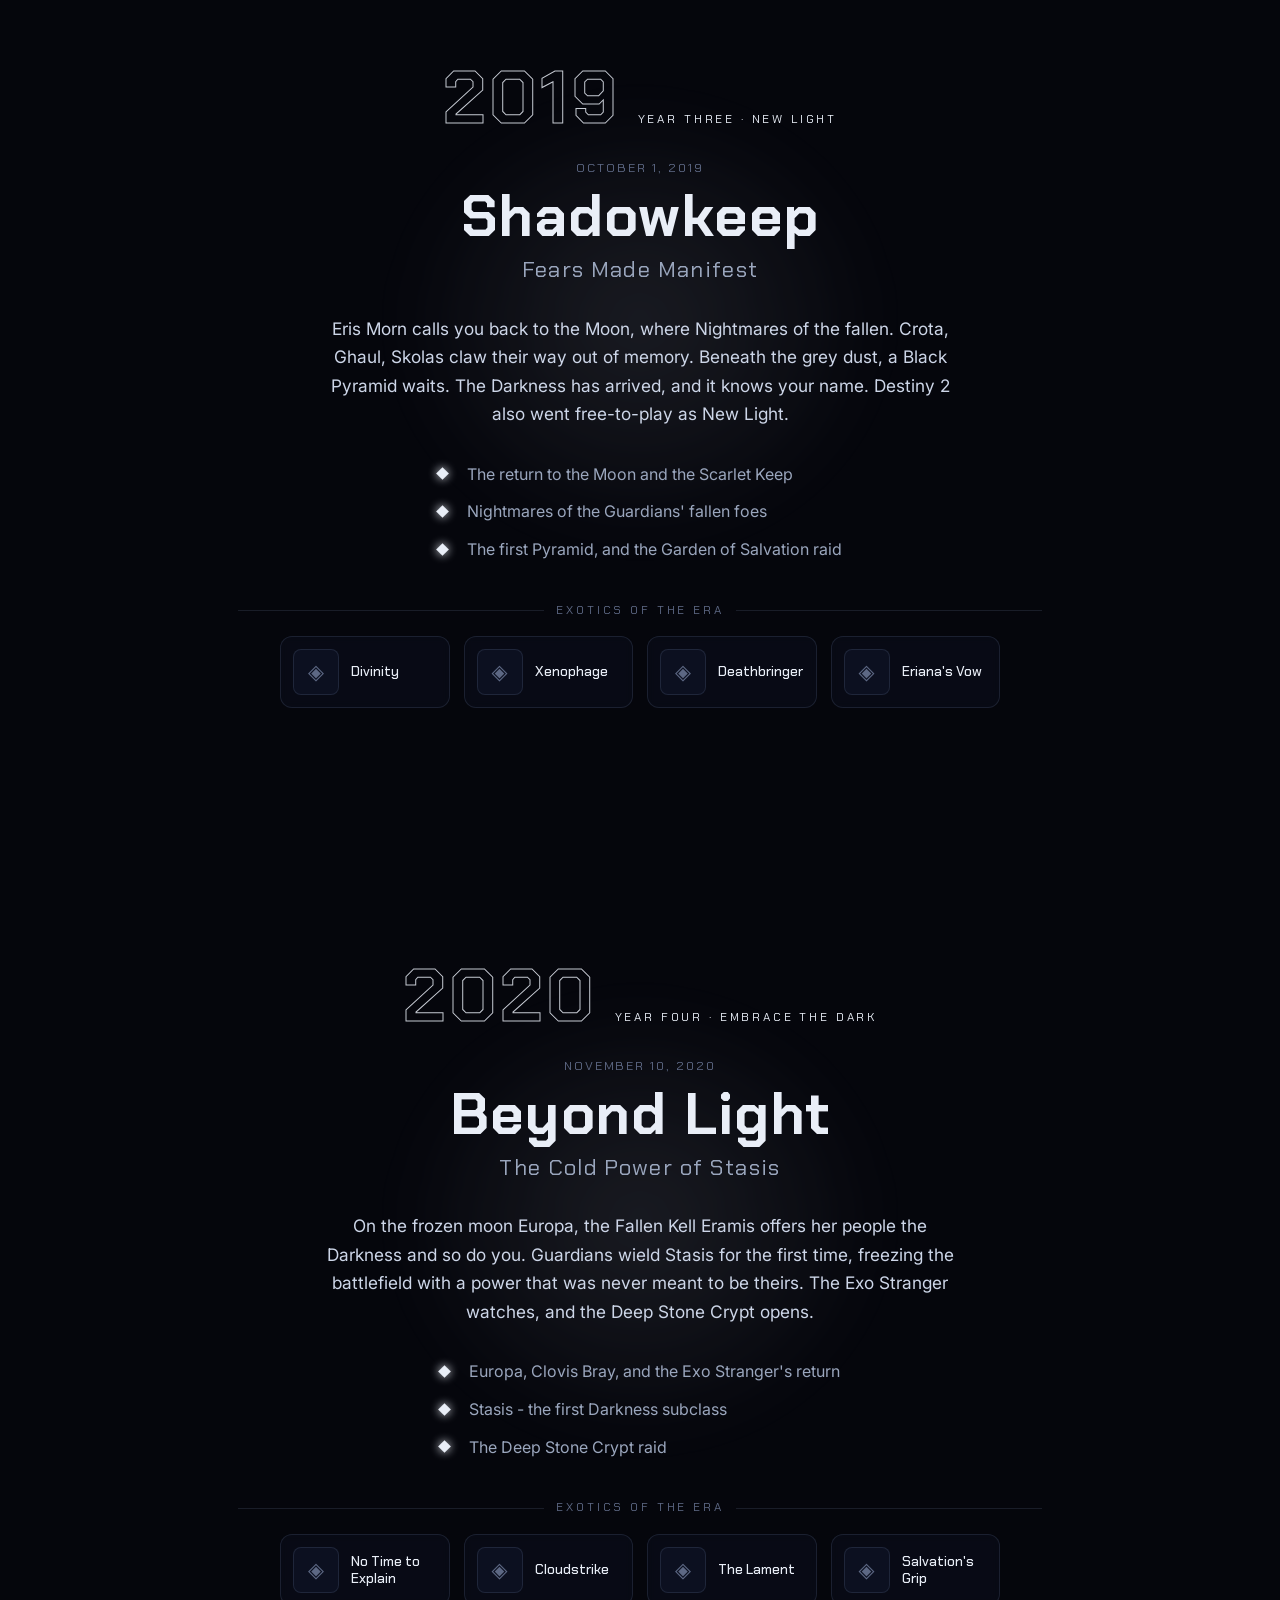
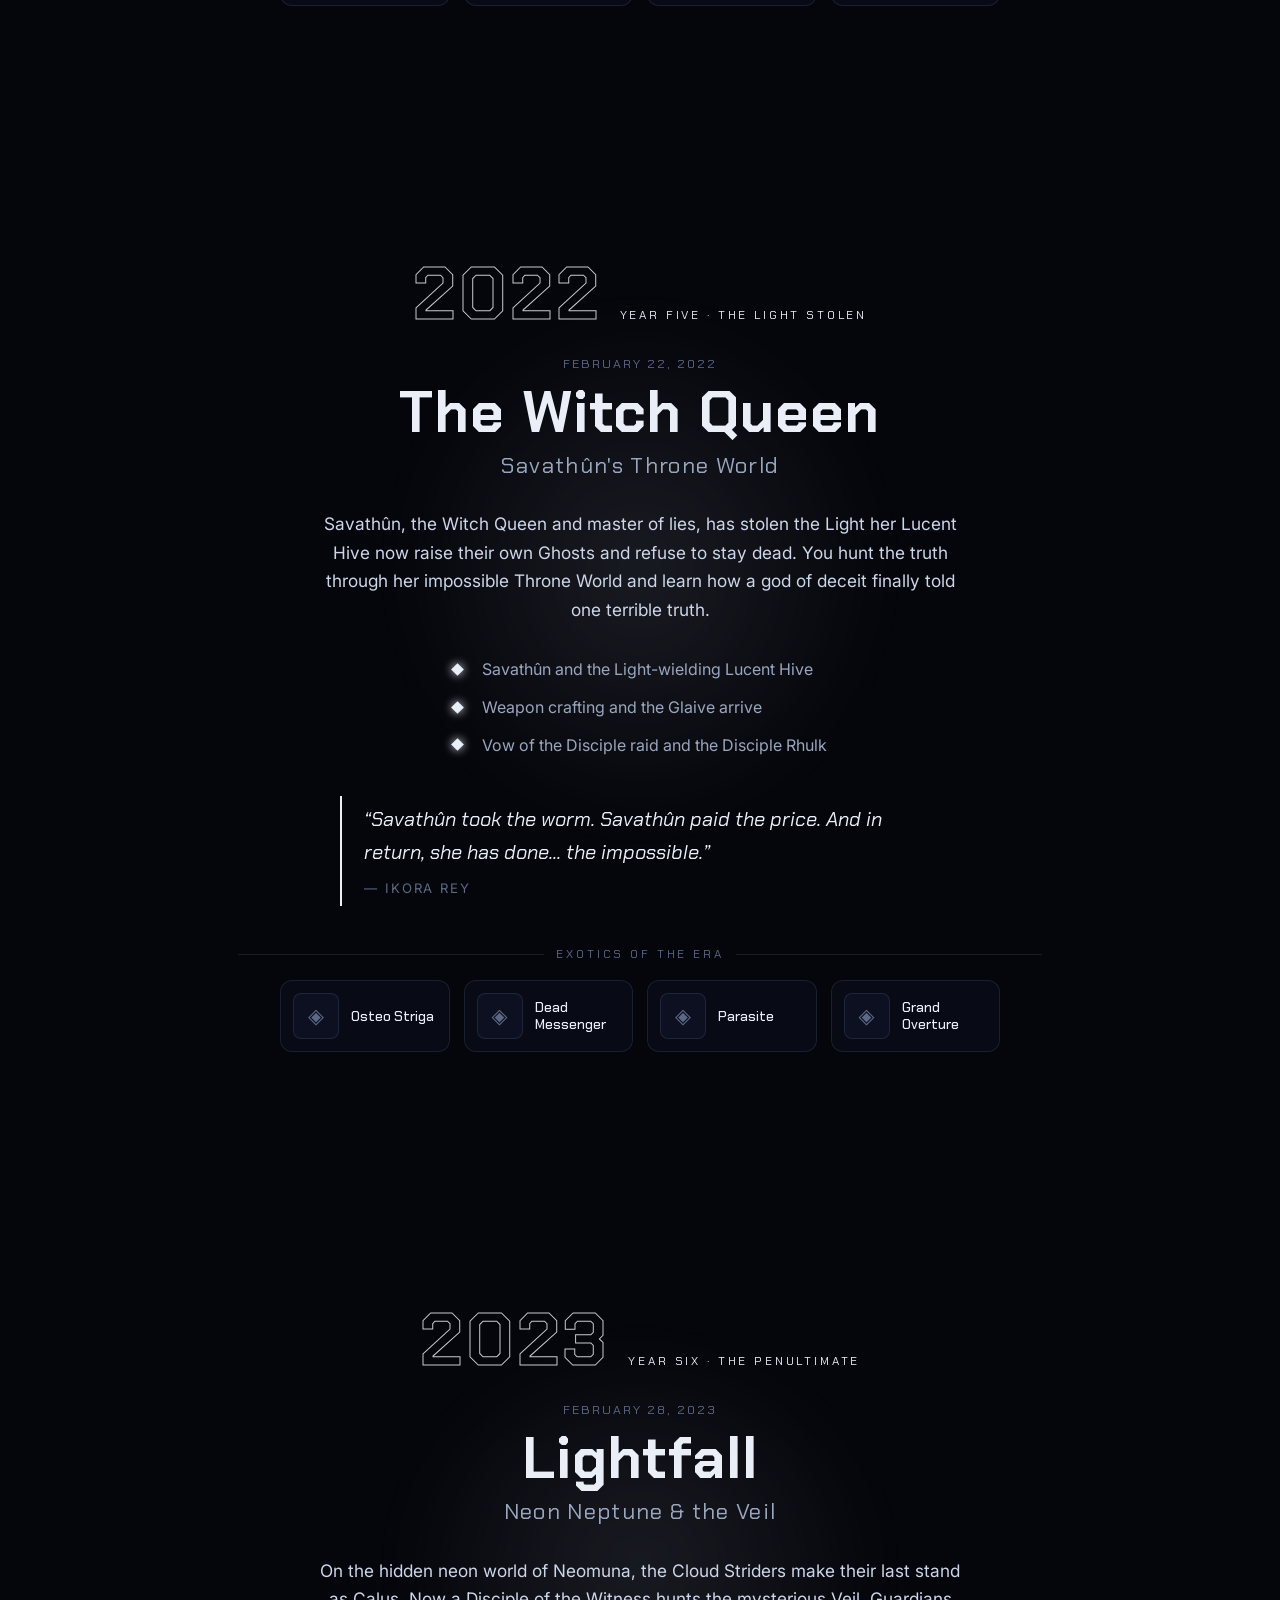
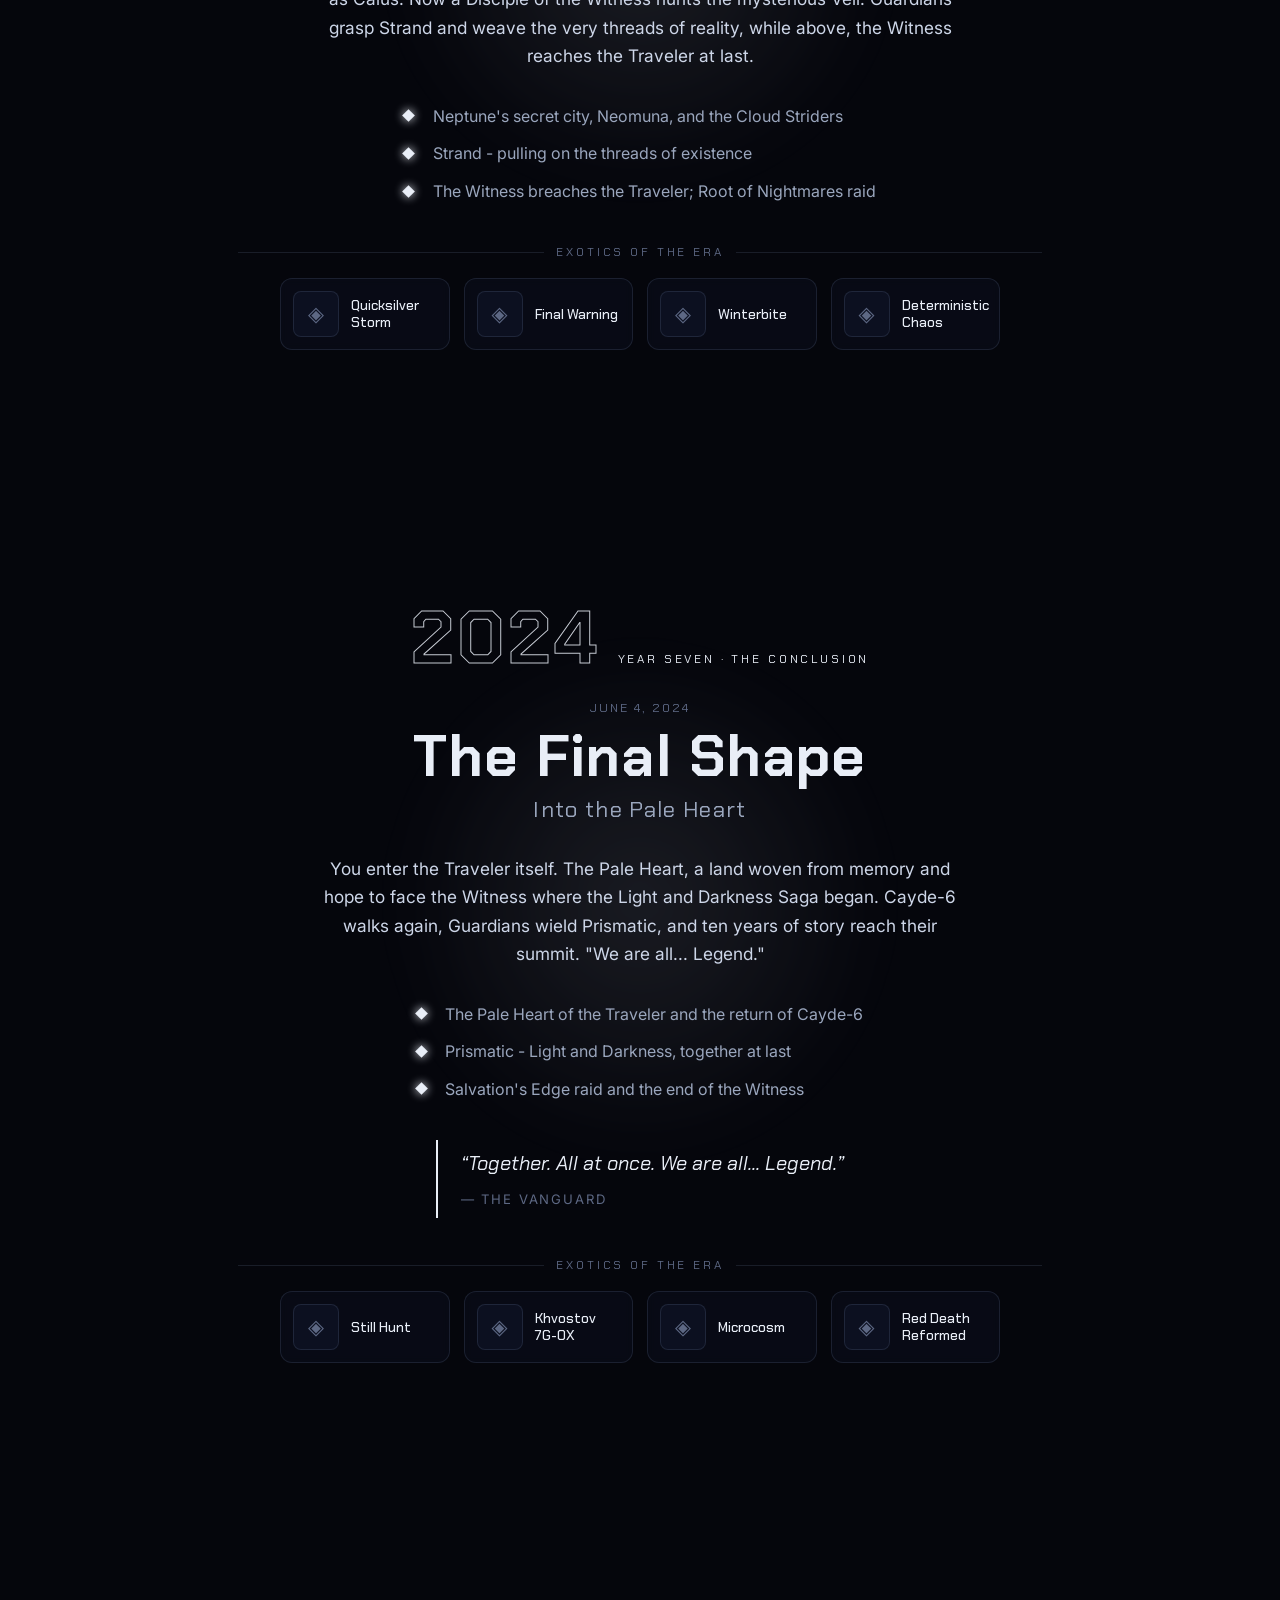
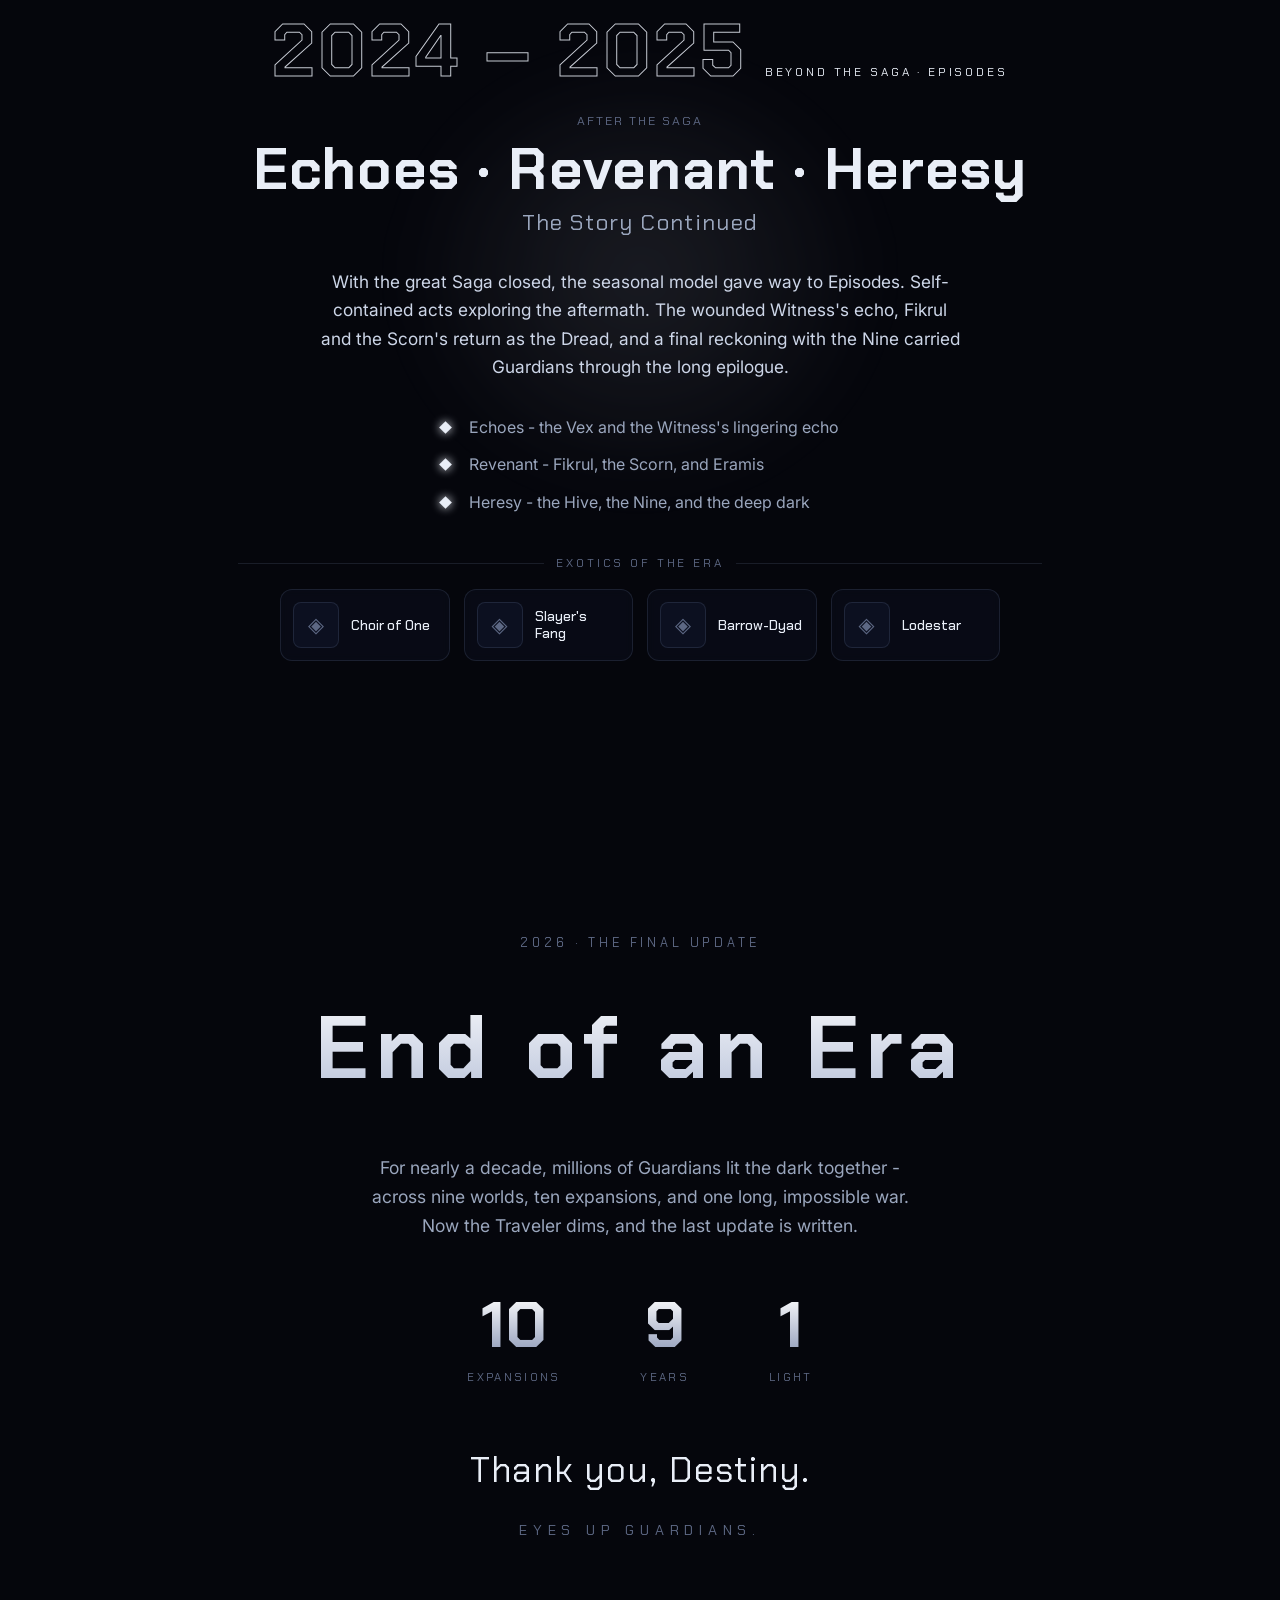
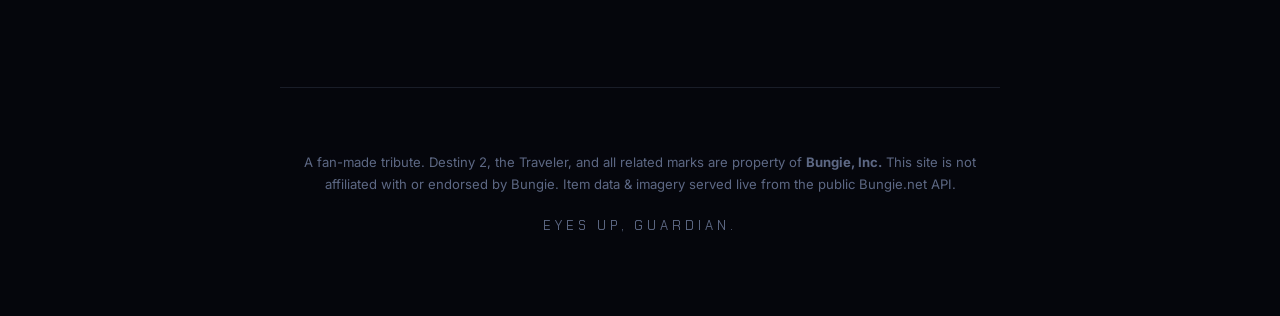
==== commit 3a61661e: "vlock" ====
--- a/index.html
+++ b/index.html
@@ -3,15 +3,15 @@
   <head>
     <meta charset="UTF-8" />
     <meta name="viewport" content="width=device-width, initial-scale=1.0" />
-    <title>The Chronicle — A Monument to Destiny 2 (2017–2026)</title>
+    <title>The Chronicle - A Monument to Destiny 2 (2017–2026)</title>
     <meta
       name="description"
-      content="An interactive museum of Destiny 2 — every era from the Red War to the Final Shape, with live artifacts from the Bungie Armory."
+      content="An interactive museum of Destiny 2 - every era from the Red War to the Final Shape, with live artifacts from the Bungie Armory."
     />
     <meta name="theme-color" content="#05060c" />
 
     <!-- Open Graph / share preview -->
-    <meta property="og:title" content="The Chronicle — A Monument to Destiny 2" />
+    <meta property="og:title" content="The Chronicle - A Monument to Destiny 2" />
     <meta
       property="og:description"
       content="2017–2026. Nine years. Ten expansions. One hell of a ride. An interactive memorial to Destiny 2."
@@ -44,12 +44,12 @@
     <!-- HERO -->
     <header class="hero" id="top">
       <div class="hero-inner">
-        <p class="hero-span" id="hero-span">2017 — 2026</p>
+        <p class="hero-span" id="hero-span">2017 - 2026</p>
         <h1 class="hero-title">THE CHRONICLE</h1>
         <p class="hero-subtitle">A Monument to Destiny 2</p>
         <p class="hero-blurb">
-          Nine years. Ten expansions. One hell of a ride. I played the game back in beta, but it wasn’t until Destiny 2 that I really felt connected to the franchise. It’s been a truly unique experience for me. I’ve made friends, shared memories, and had an unforgettable time. I don’t just want to thank Bungie in general for this, but the developers, the voice actors, the artists—everyone who has made this IP something truly special. Thank you all. Scroll through a decade of
-          legend — every era preserved, every artifact pulled live from the
+          Nine years. Ten expansions. One hell of a ride. I played the game back in beta, but it wasn’t until Destiny 2 that I really felt connected to the franchise. It’s been a truly unique experience for me. I’ve made friends, shared memories, and had an unforgettable time. I don’t just want to thank Bungie in general for this, but the developers, the voice actors, the artists-everyone who has made this IP something truly special. Thank you all. Scroll through a decade of
+          legend - every era preserved, every artifact pulled live from the
           Bungie&nbsp;Armory.
         </p>
         <div class="manifest-badge" id="manifest-badge" hidden>
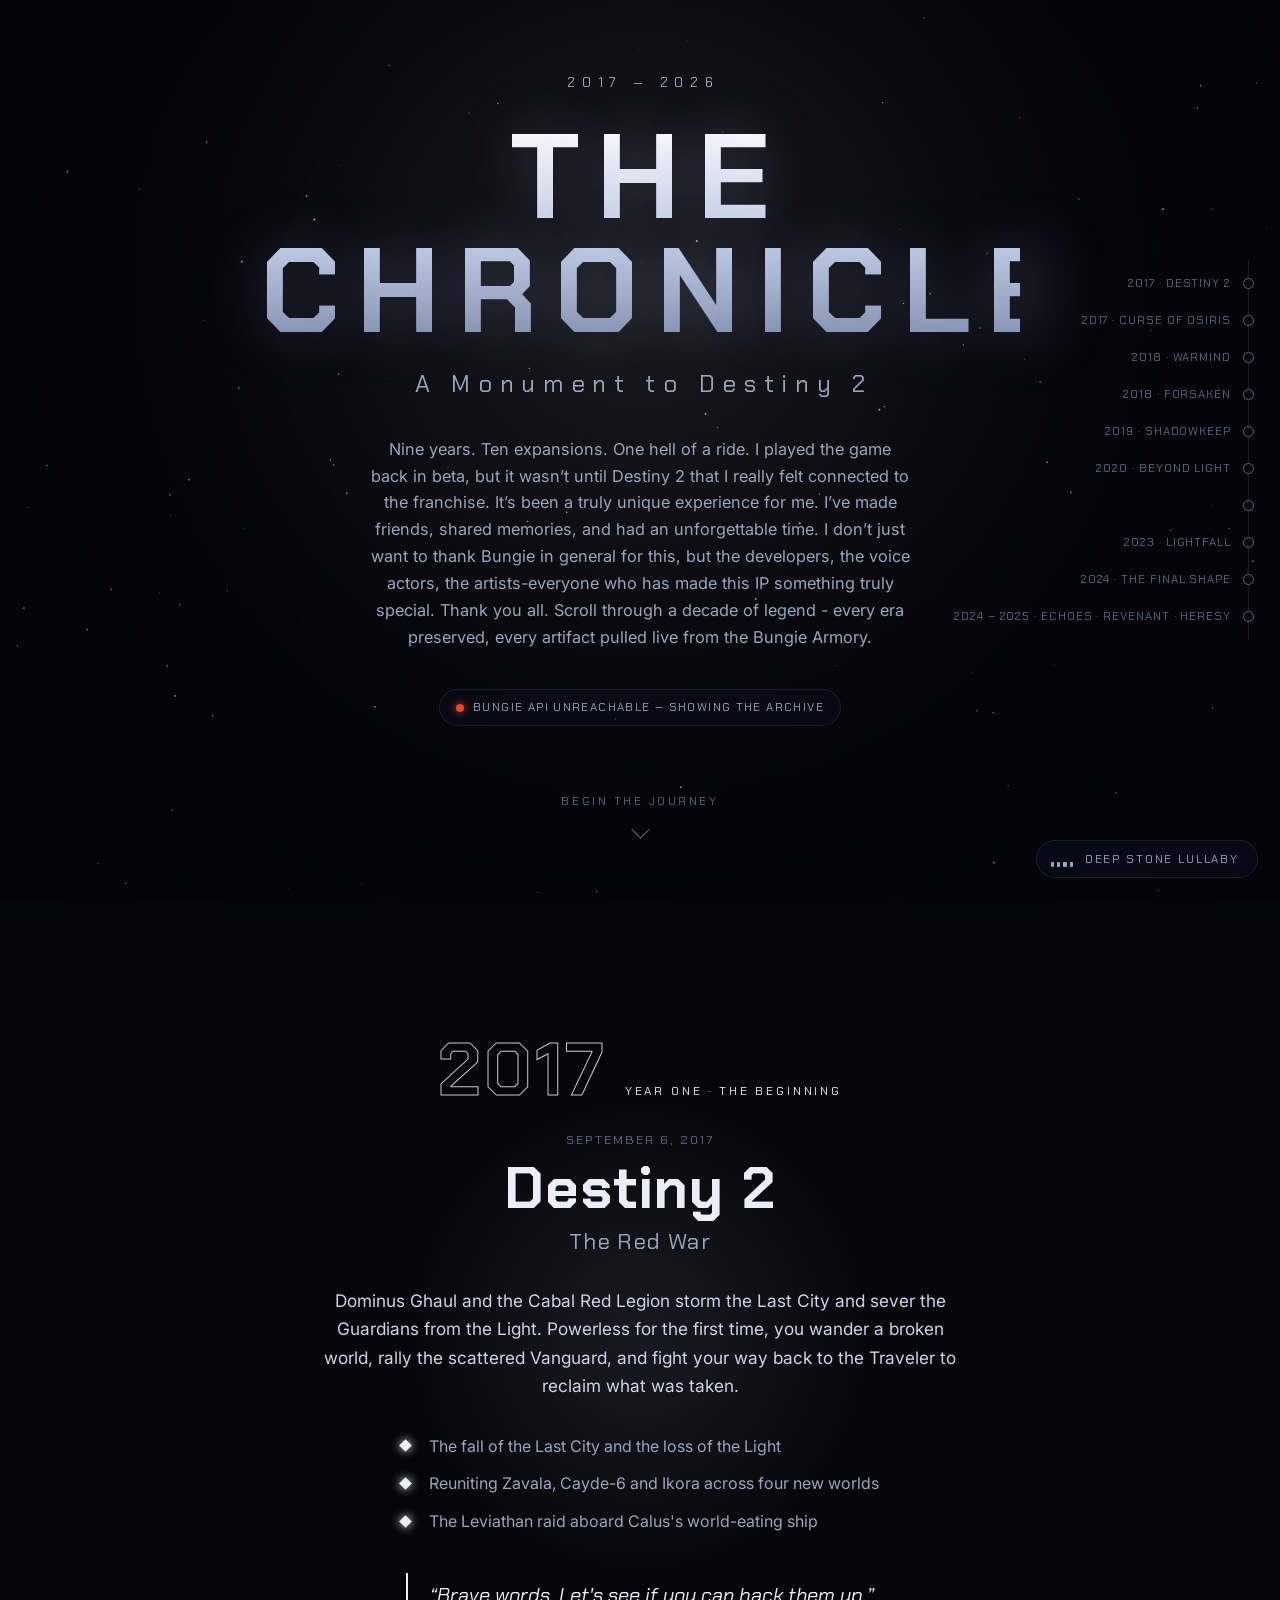
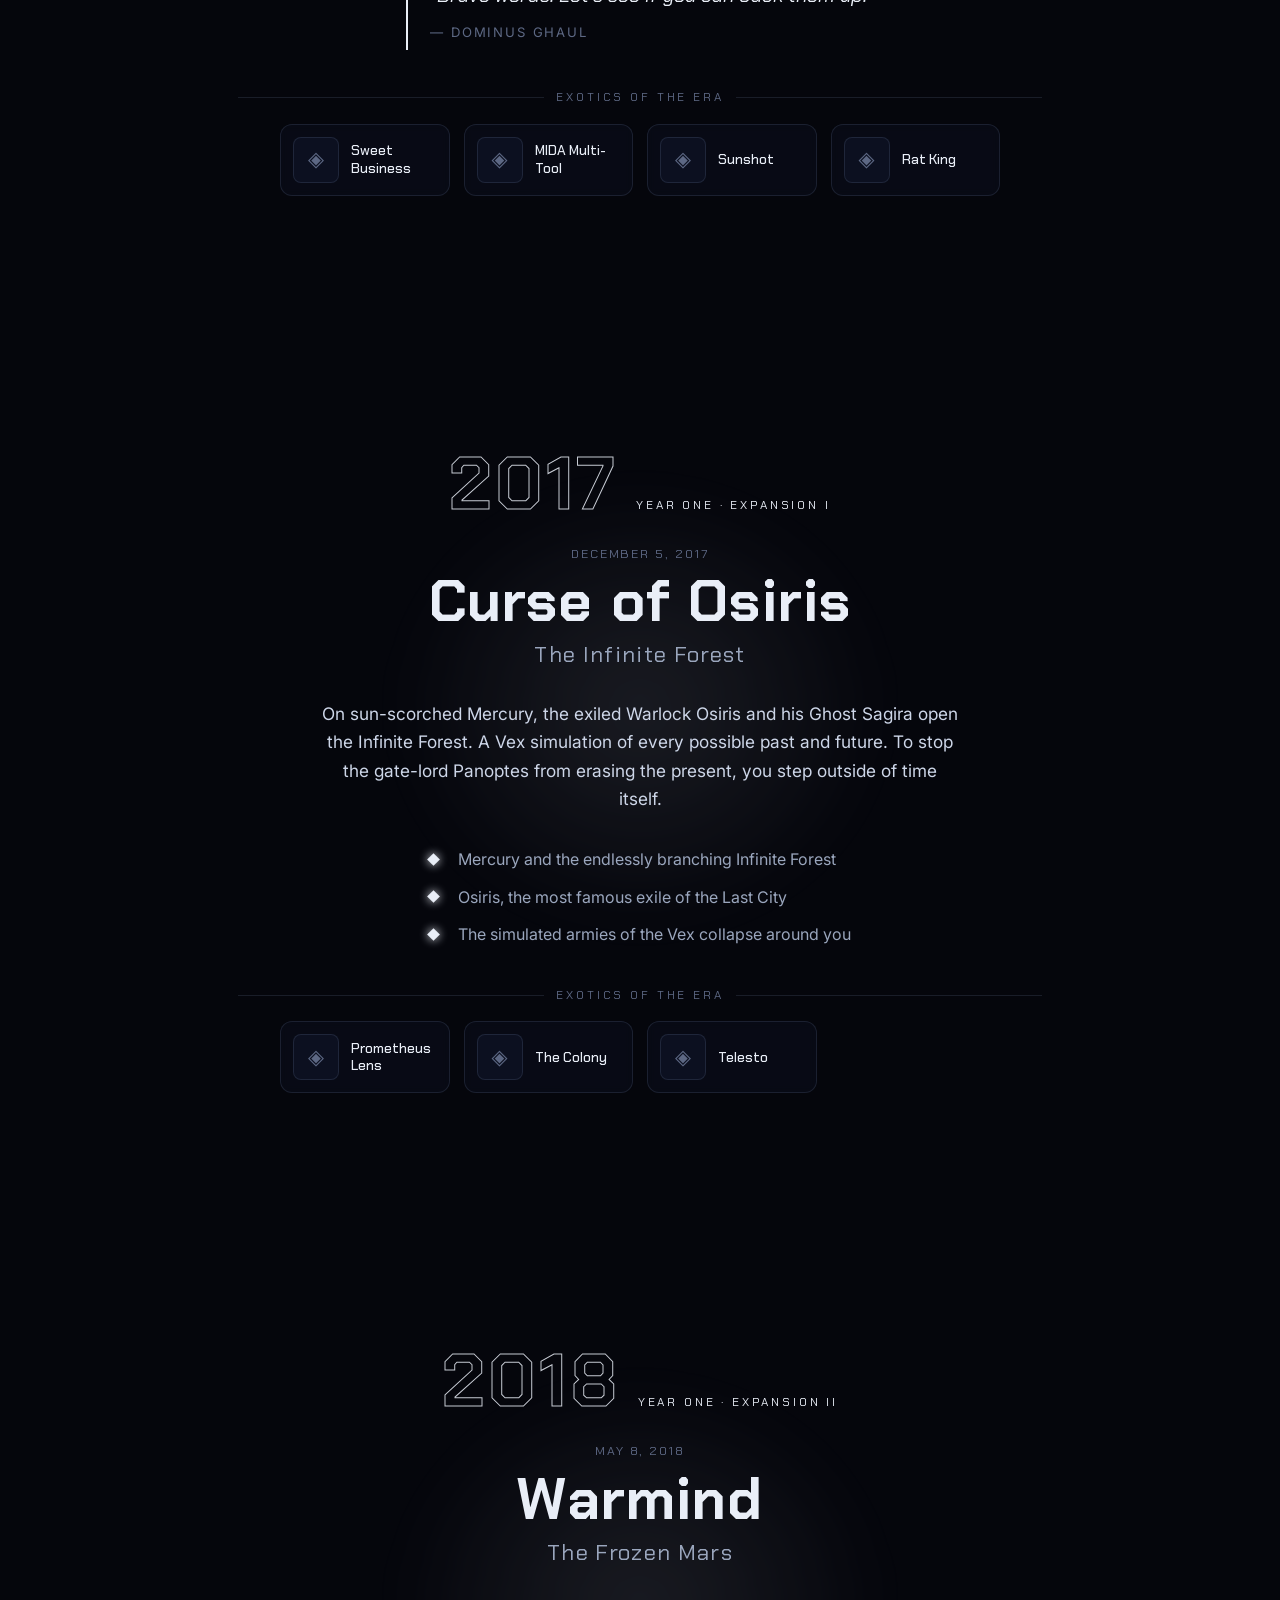
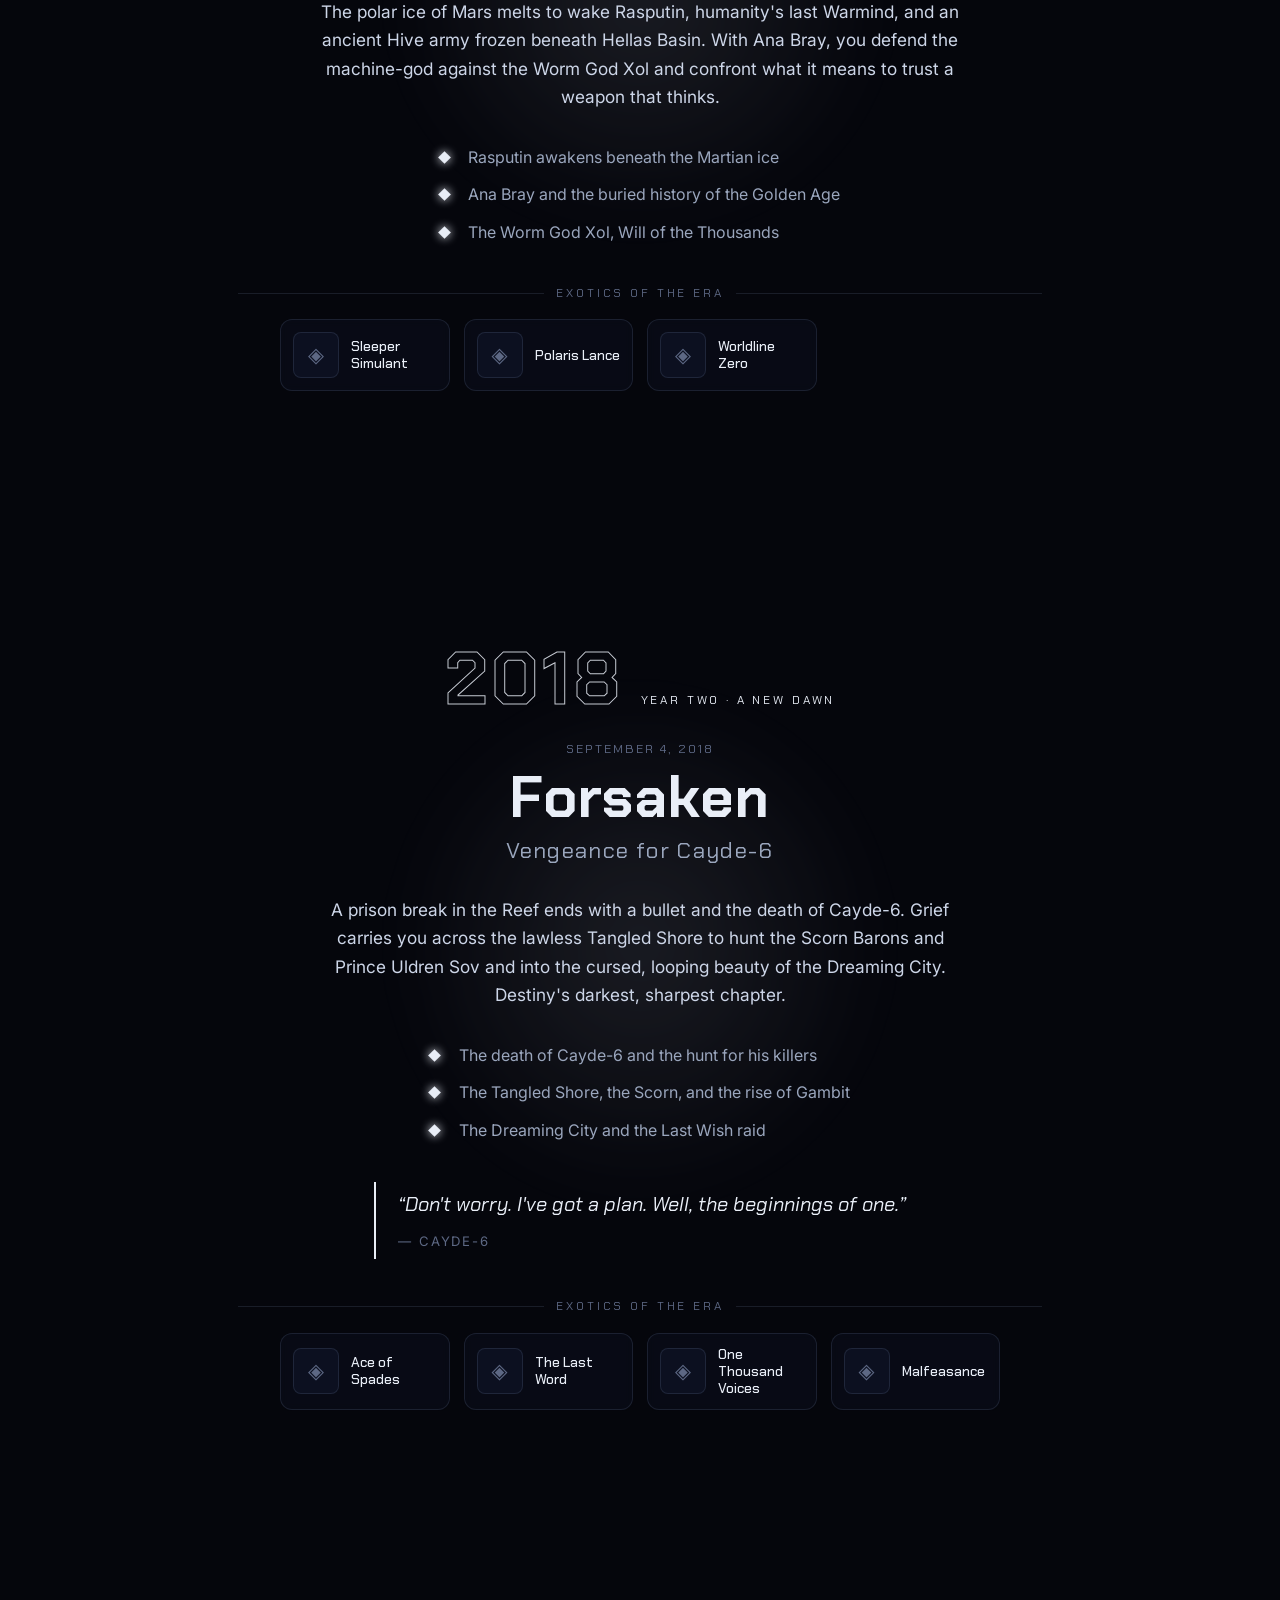
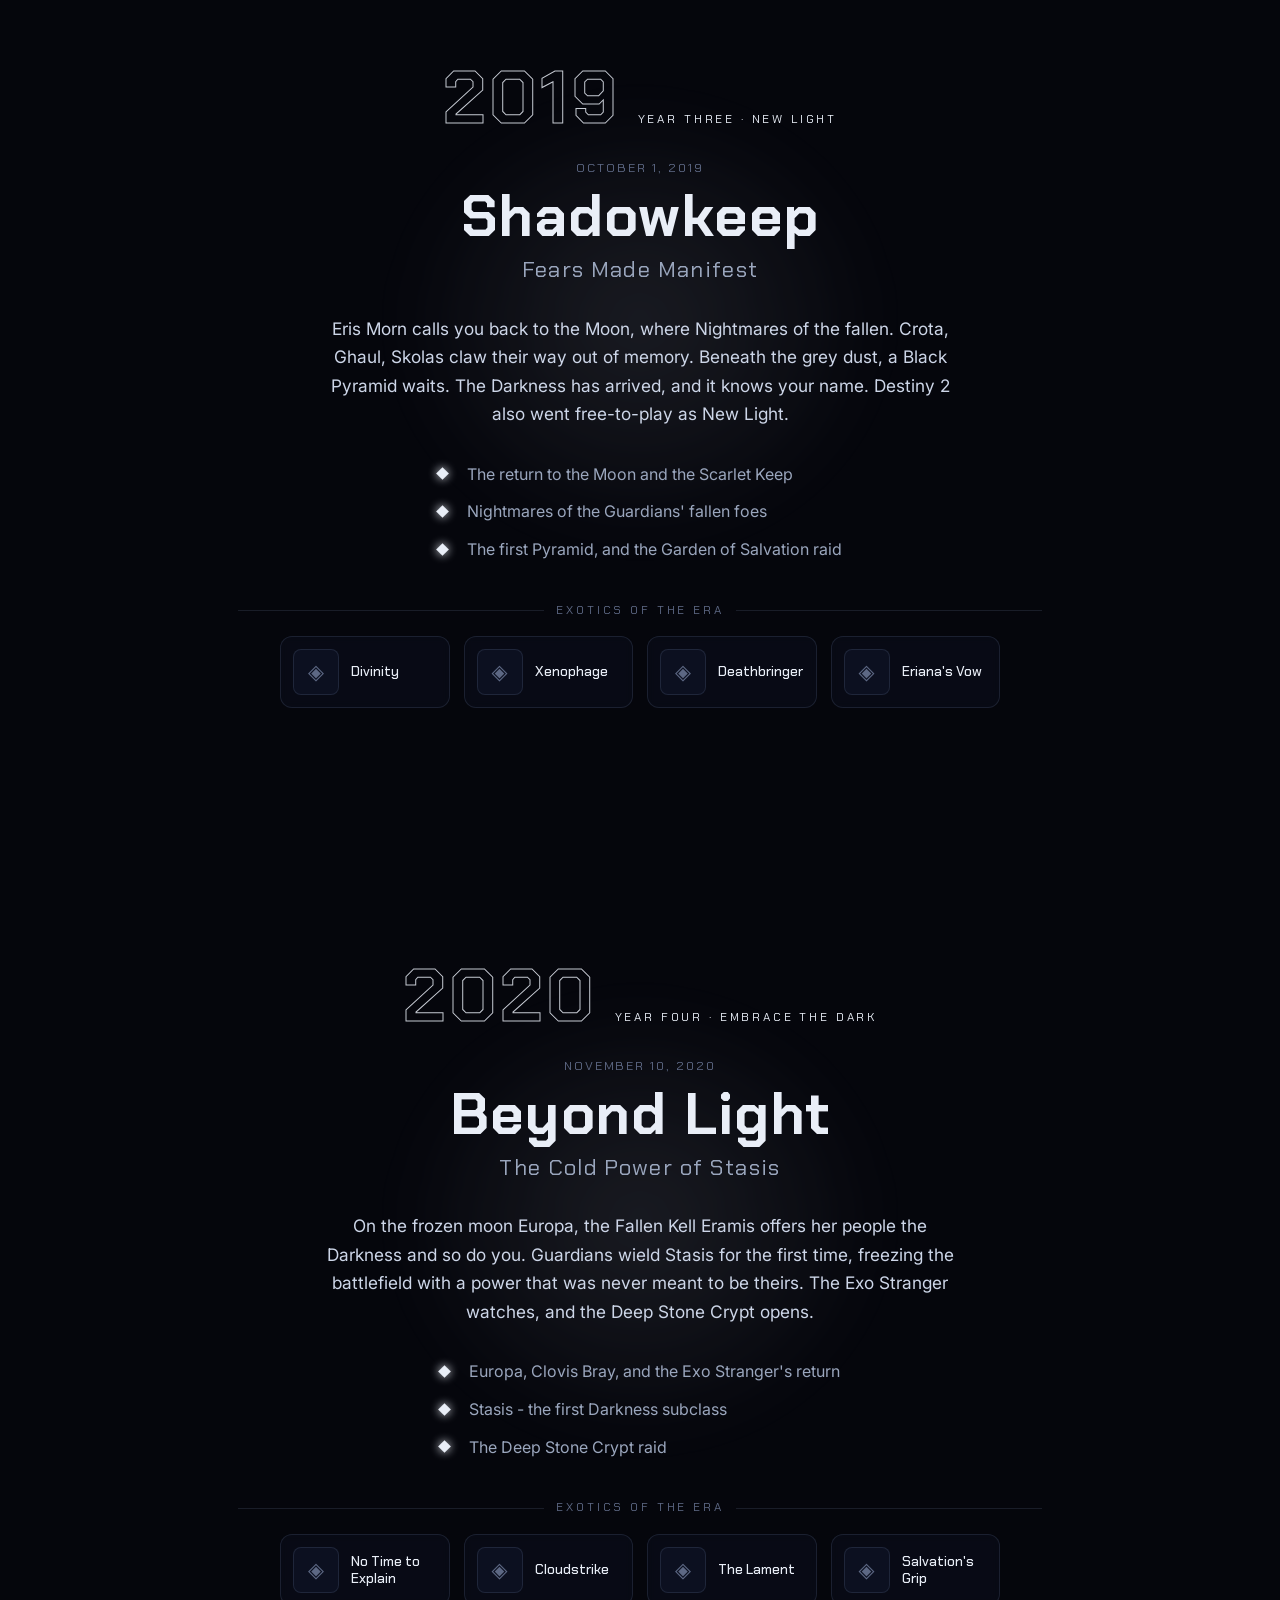
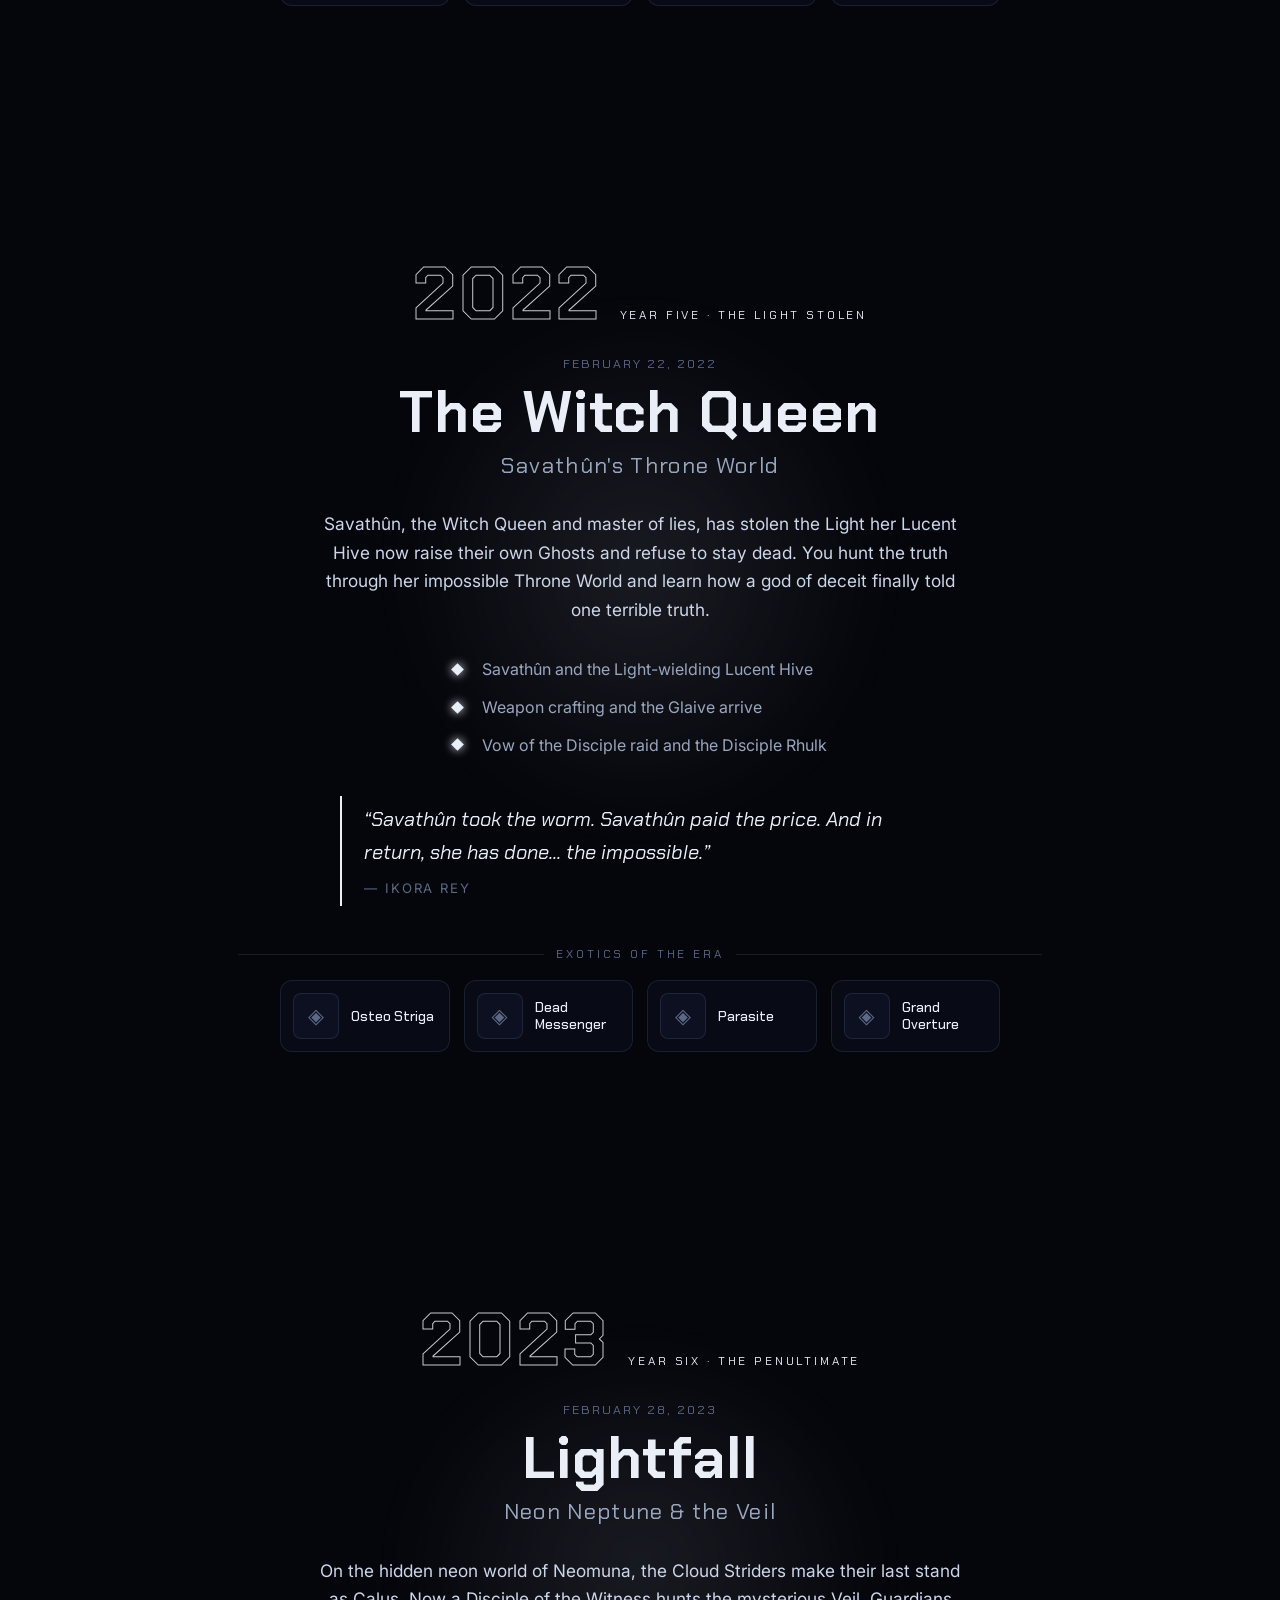
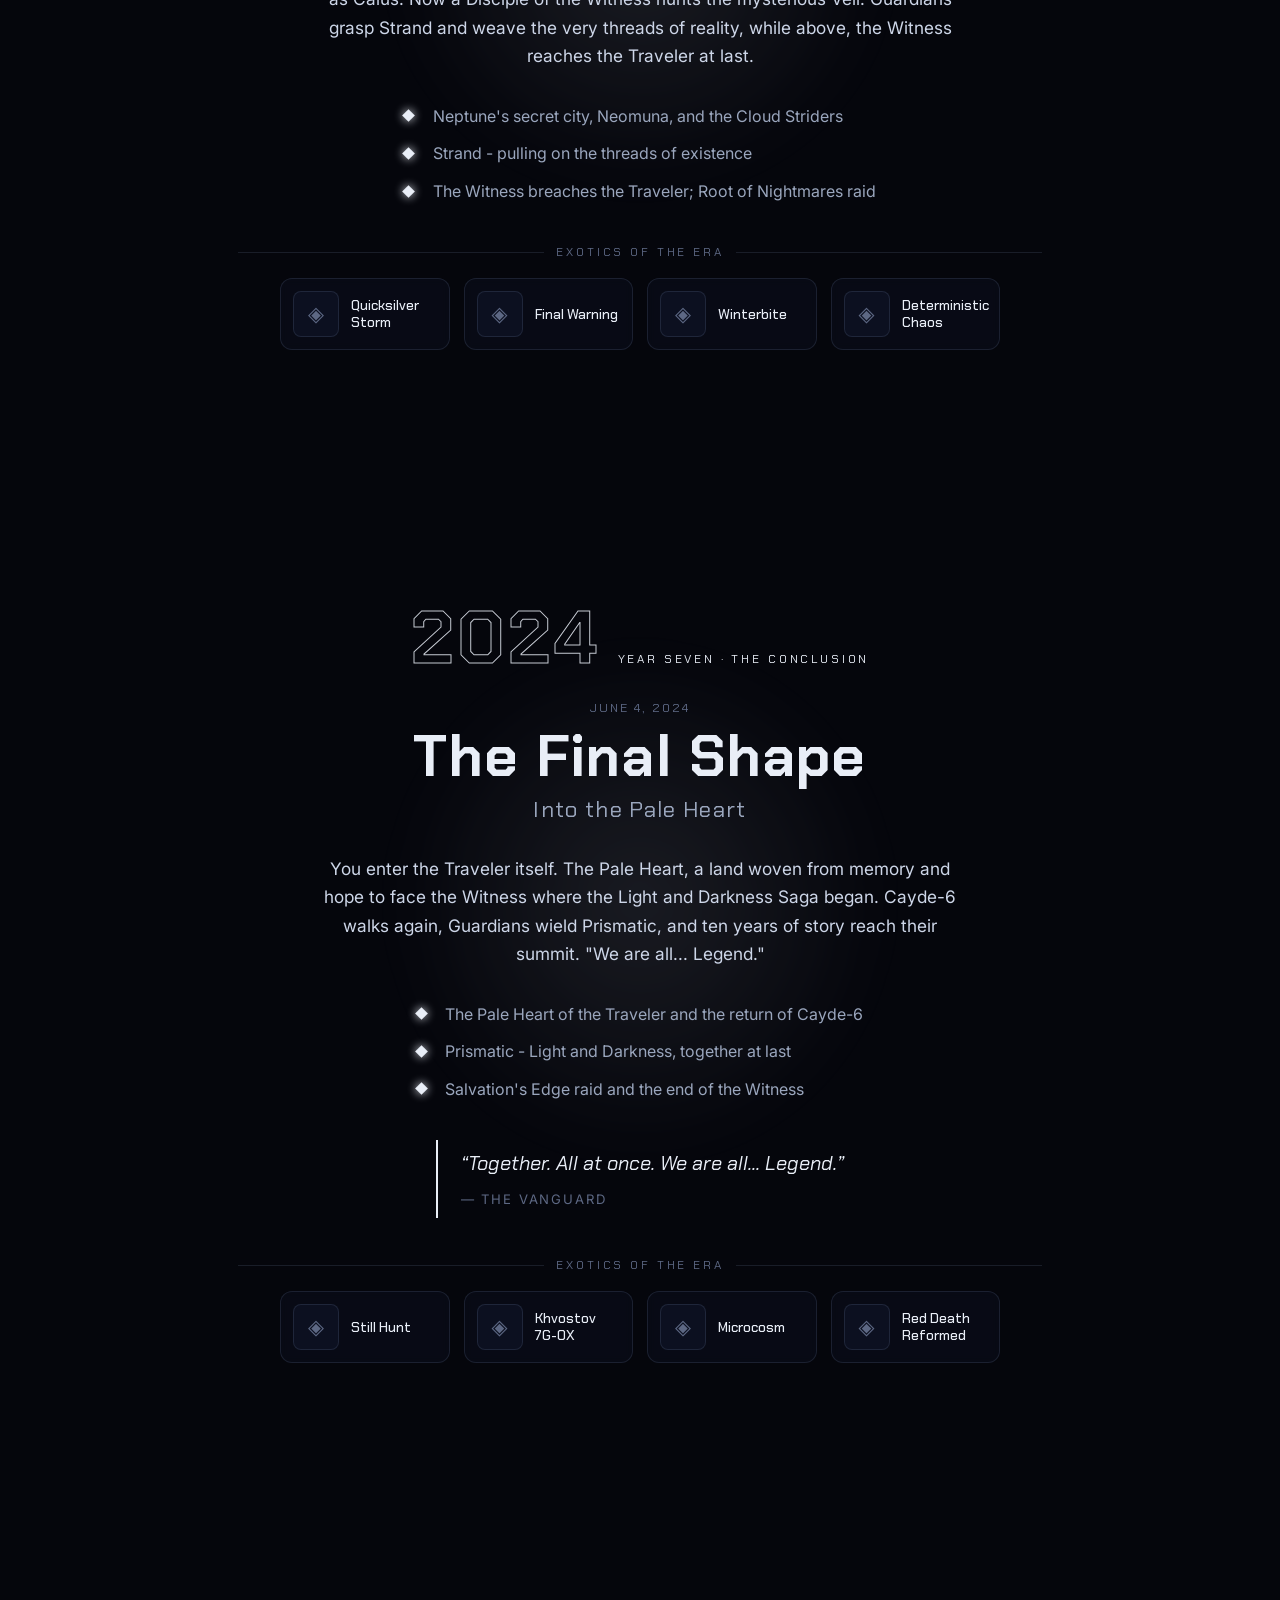
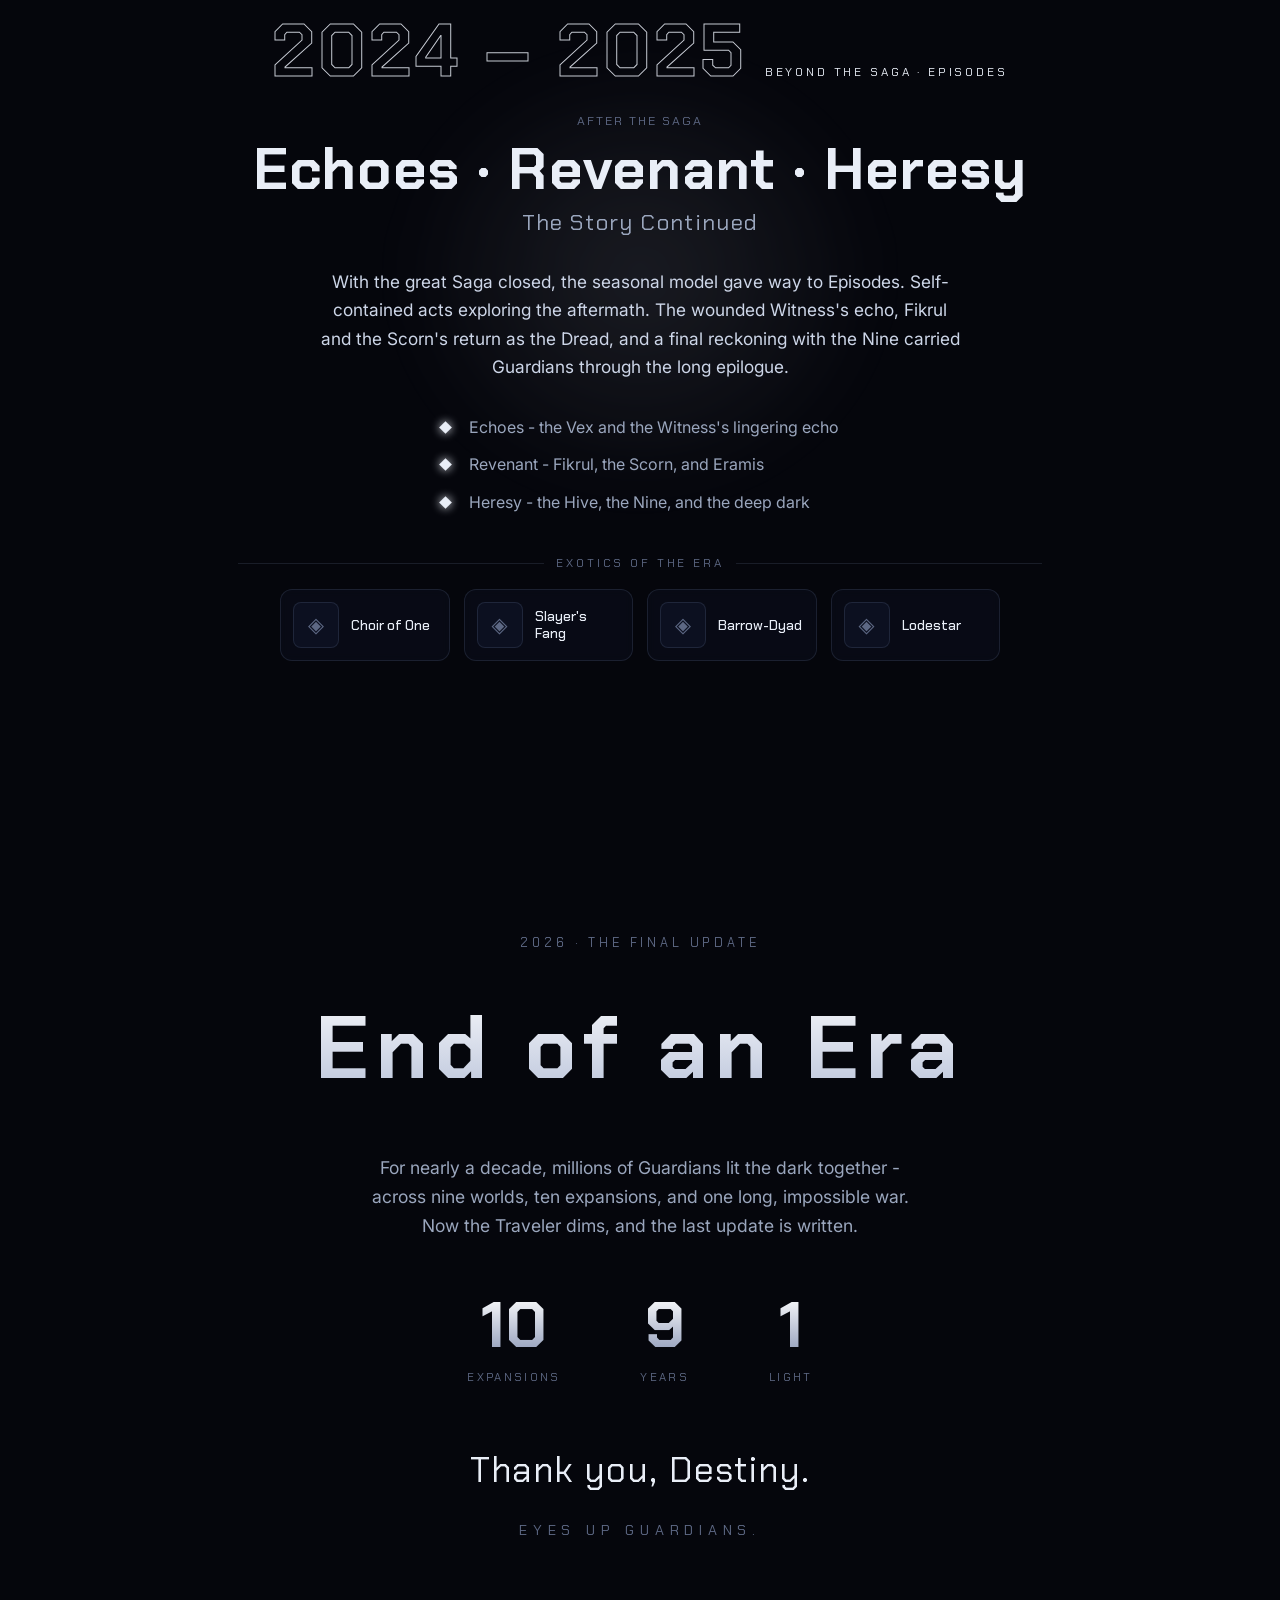
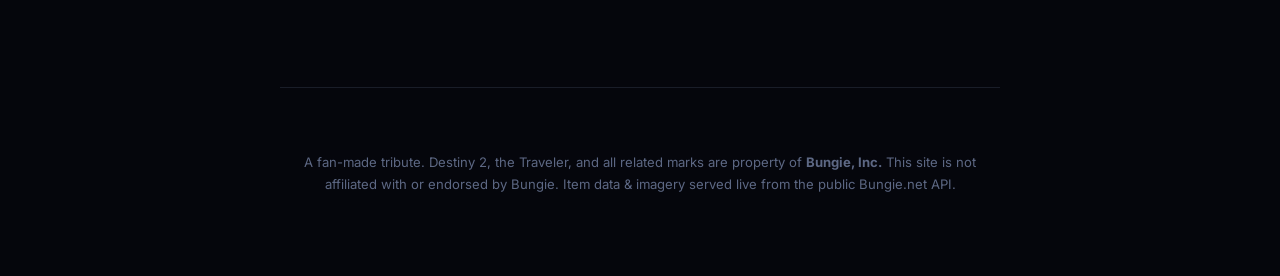
==== commit aa114237: "fix soundtrack / mobile press to play" ====
--- a/index.html
+++ b/index.html
@@ -76,10 +76,9 @@
         with or endorsed by Bungie. Item data &amp; imagery served live from the
         public Bungie.net&nbsp;API.
       </p>
-      <p class="footer-sign">Eyes up, Guardian.</p>
     </footer>
 
-    <!-- Ambient soundtrack: "Deep Stone Lullaby" -->
+    <!--"Deep Stone Lullaby soundtrack" -->
     <button
       class="audio-toggle"
       id="audio-toggle"
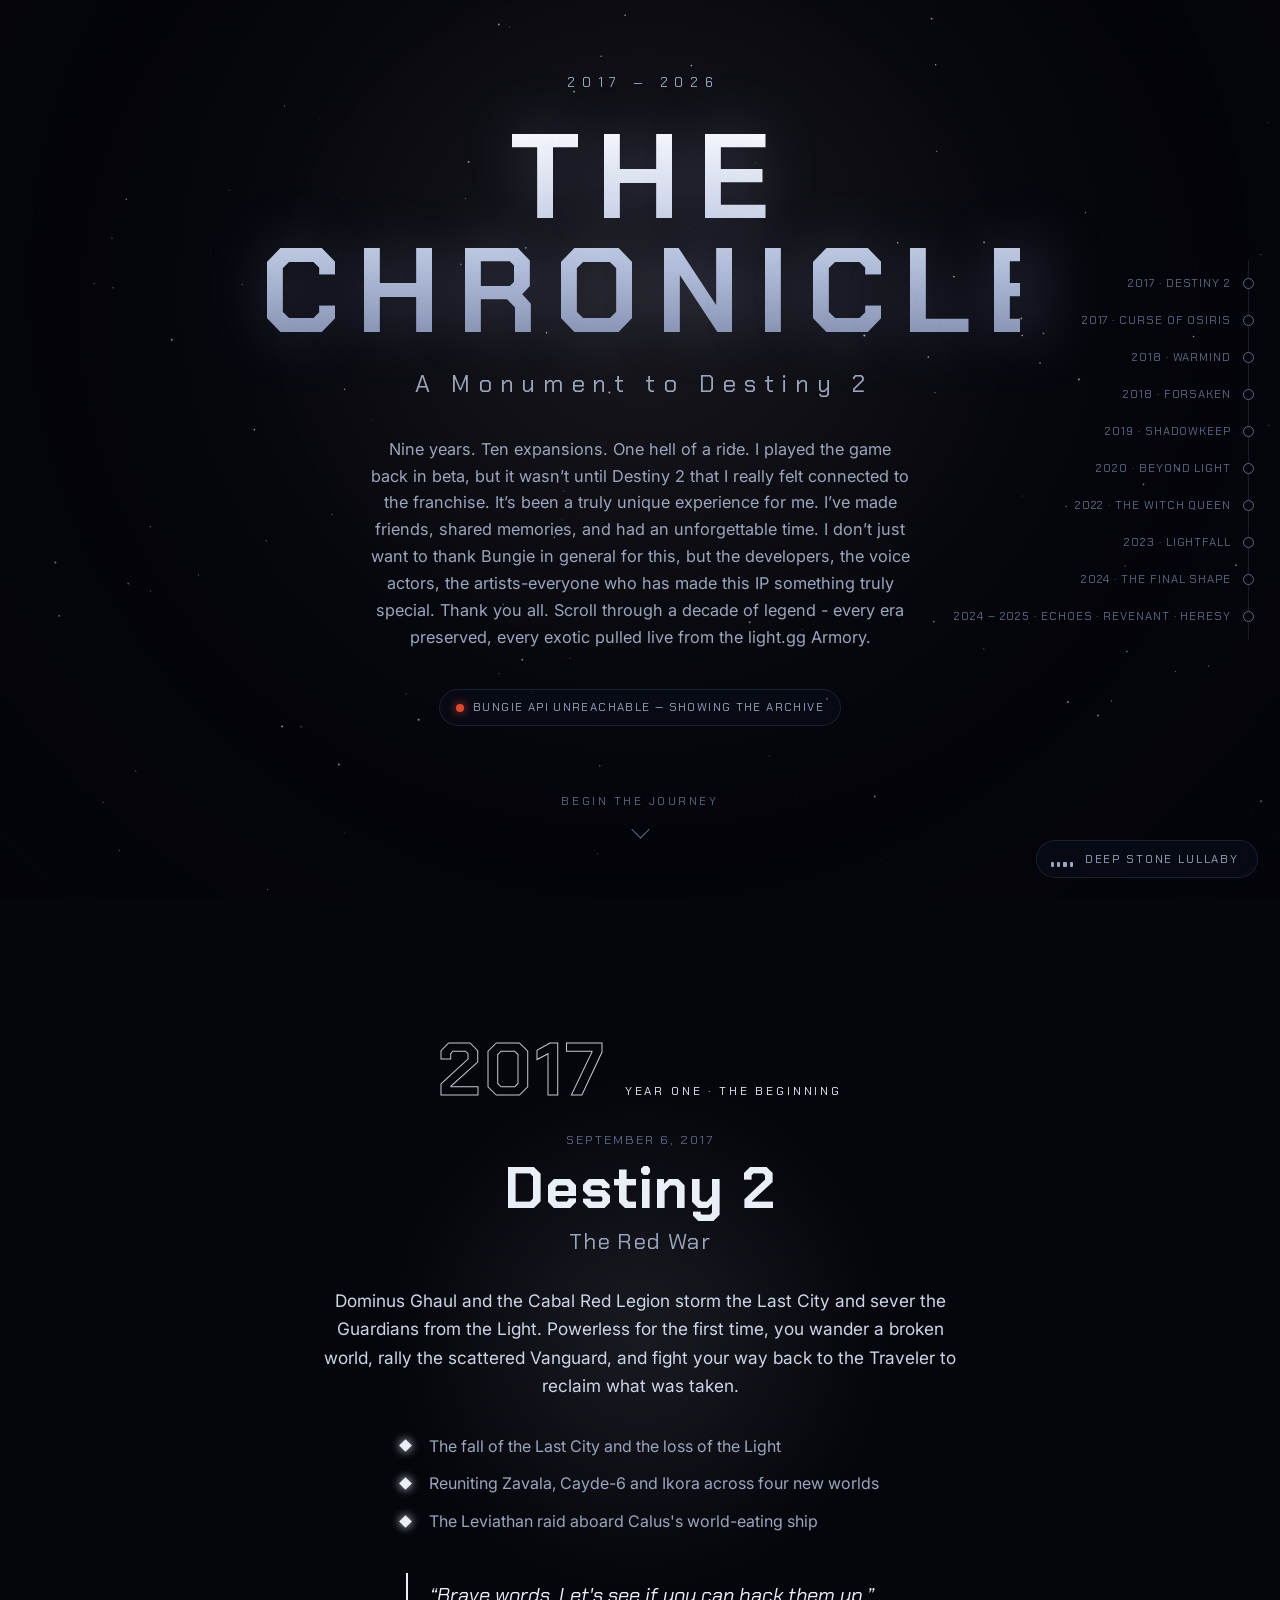
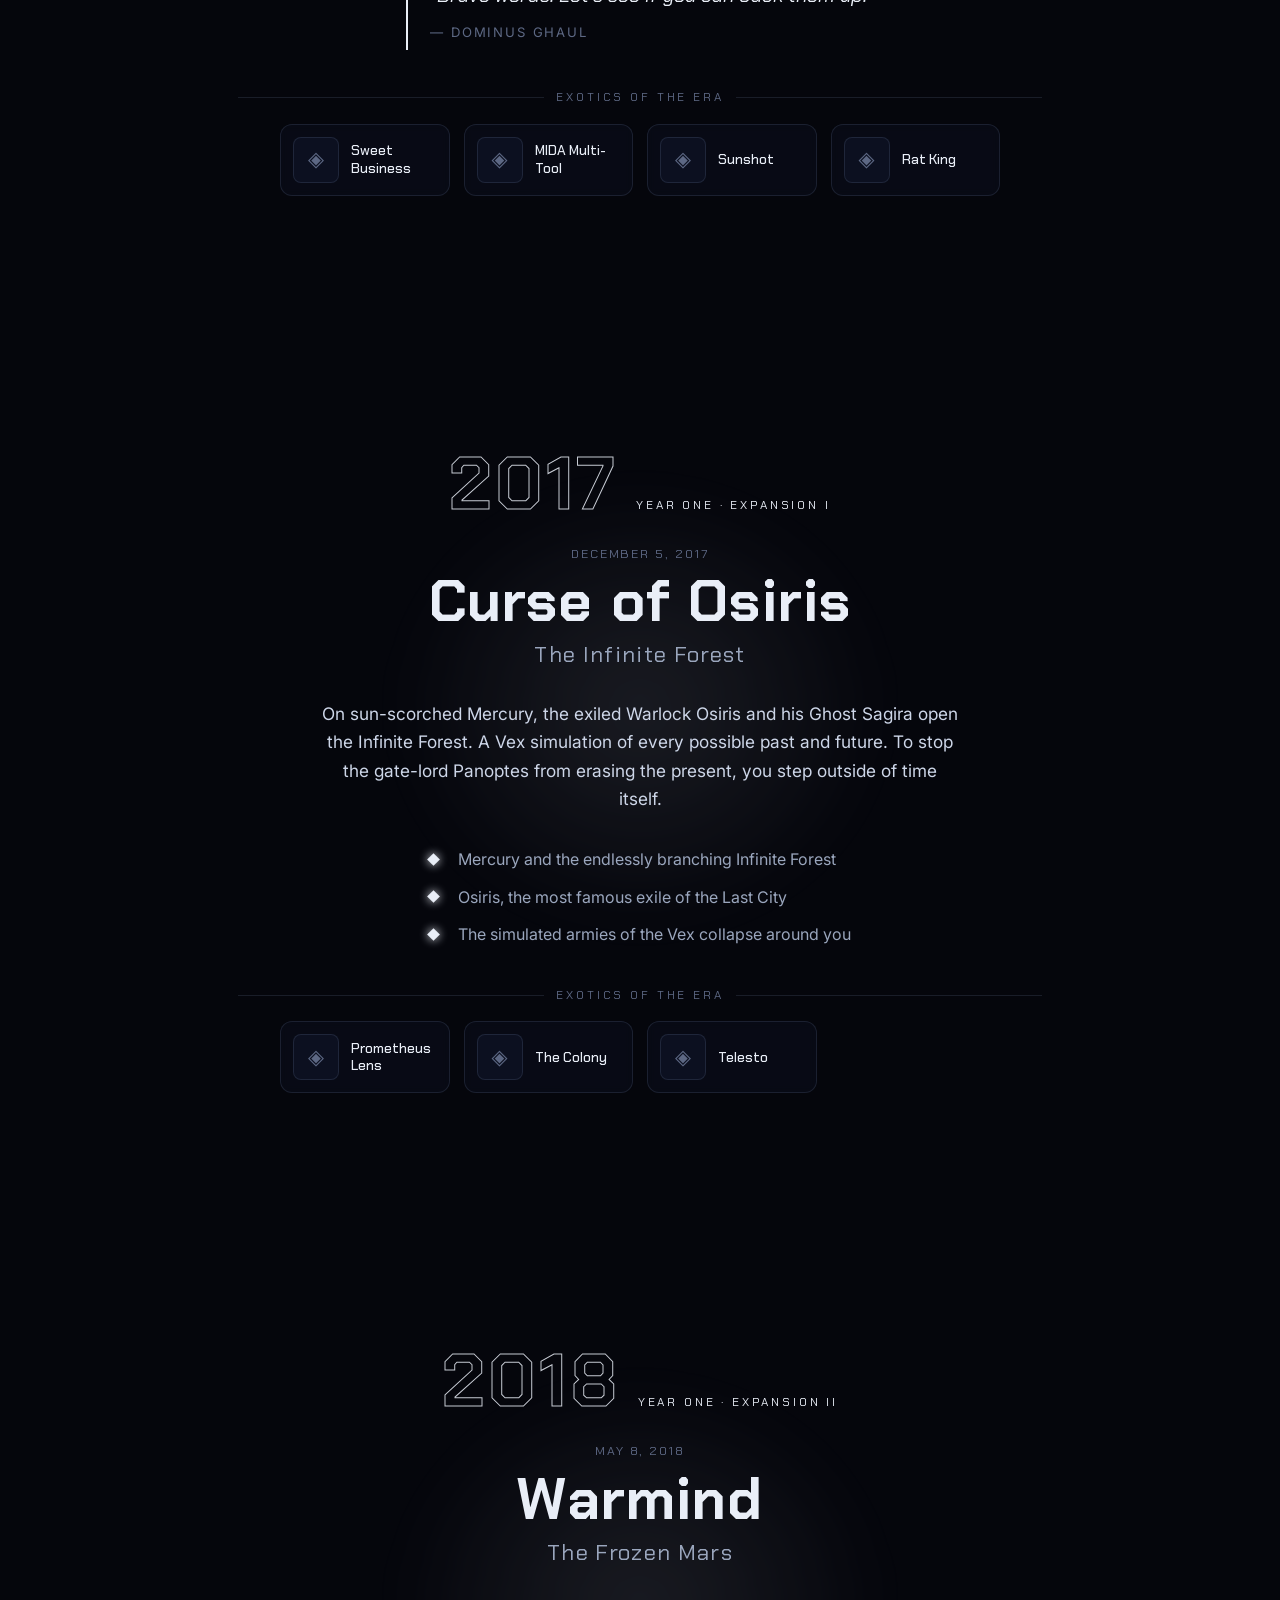
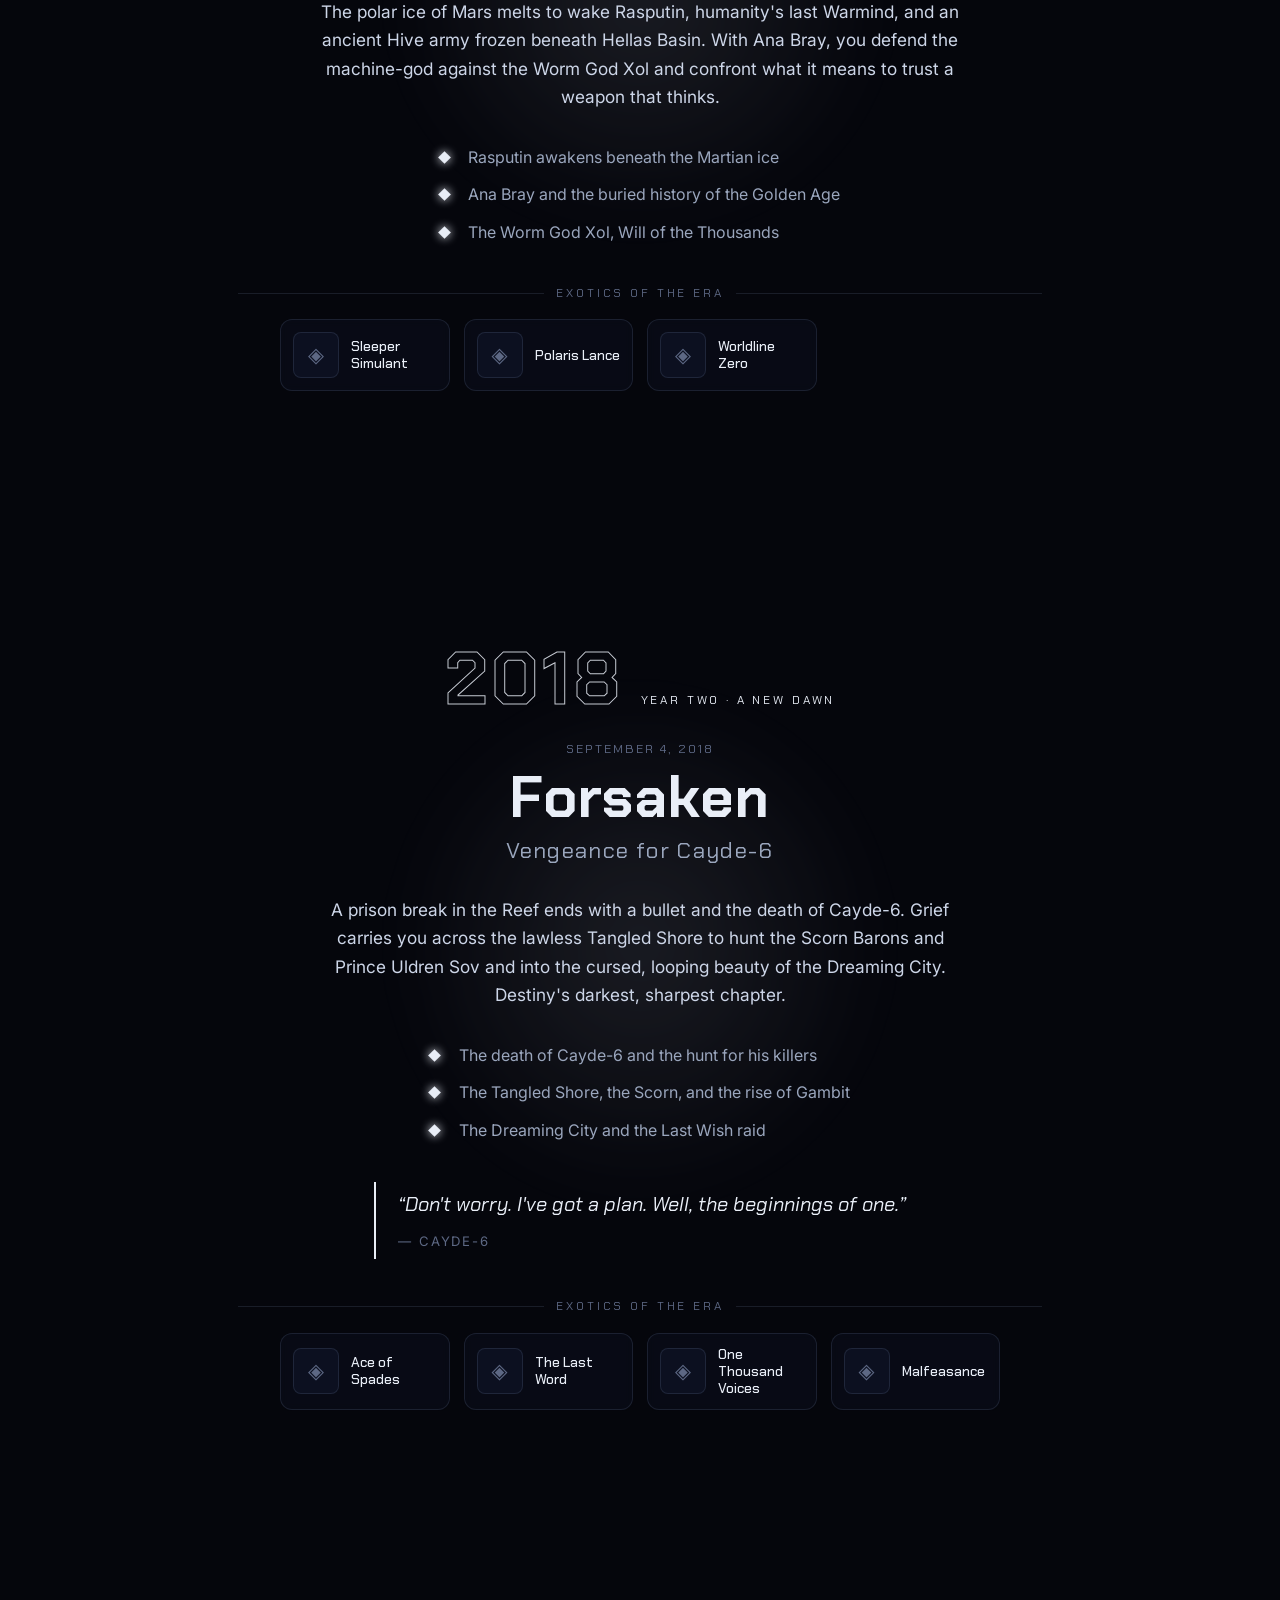
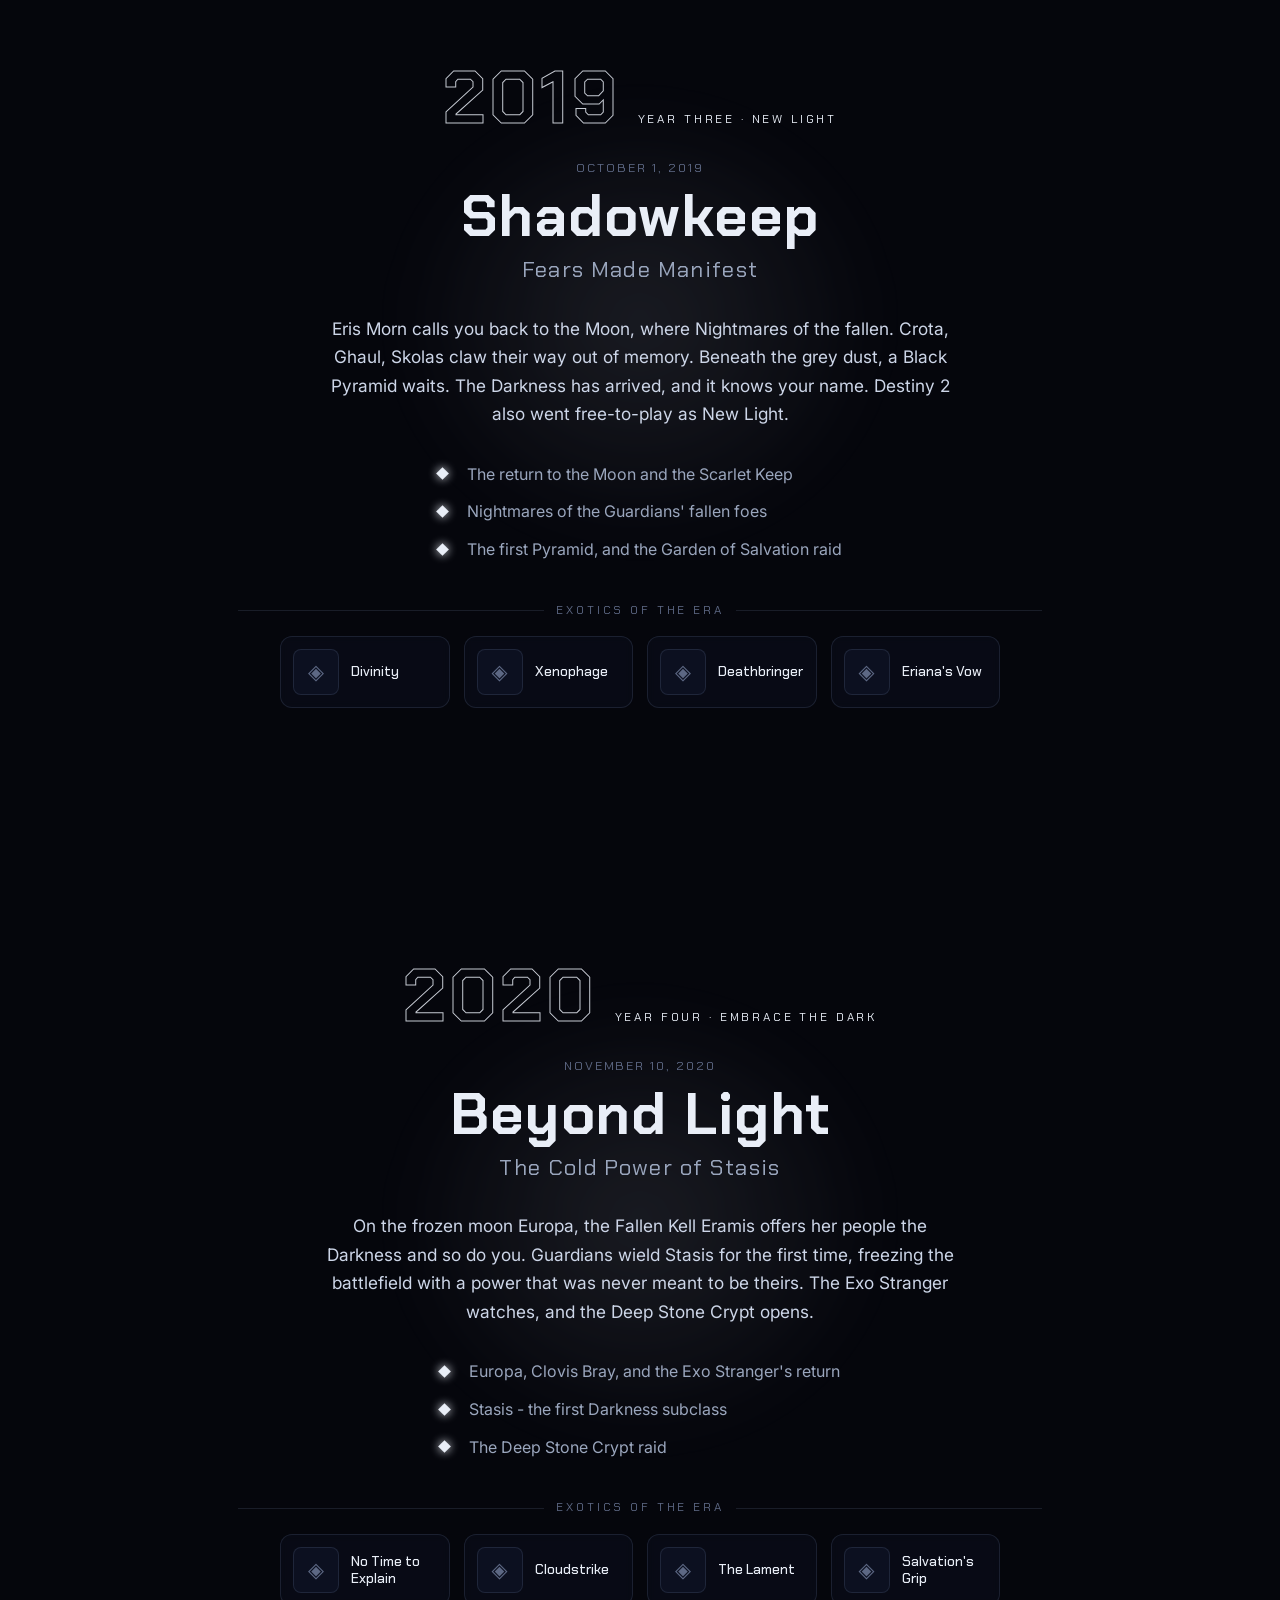
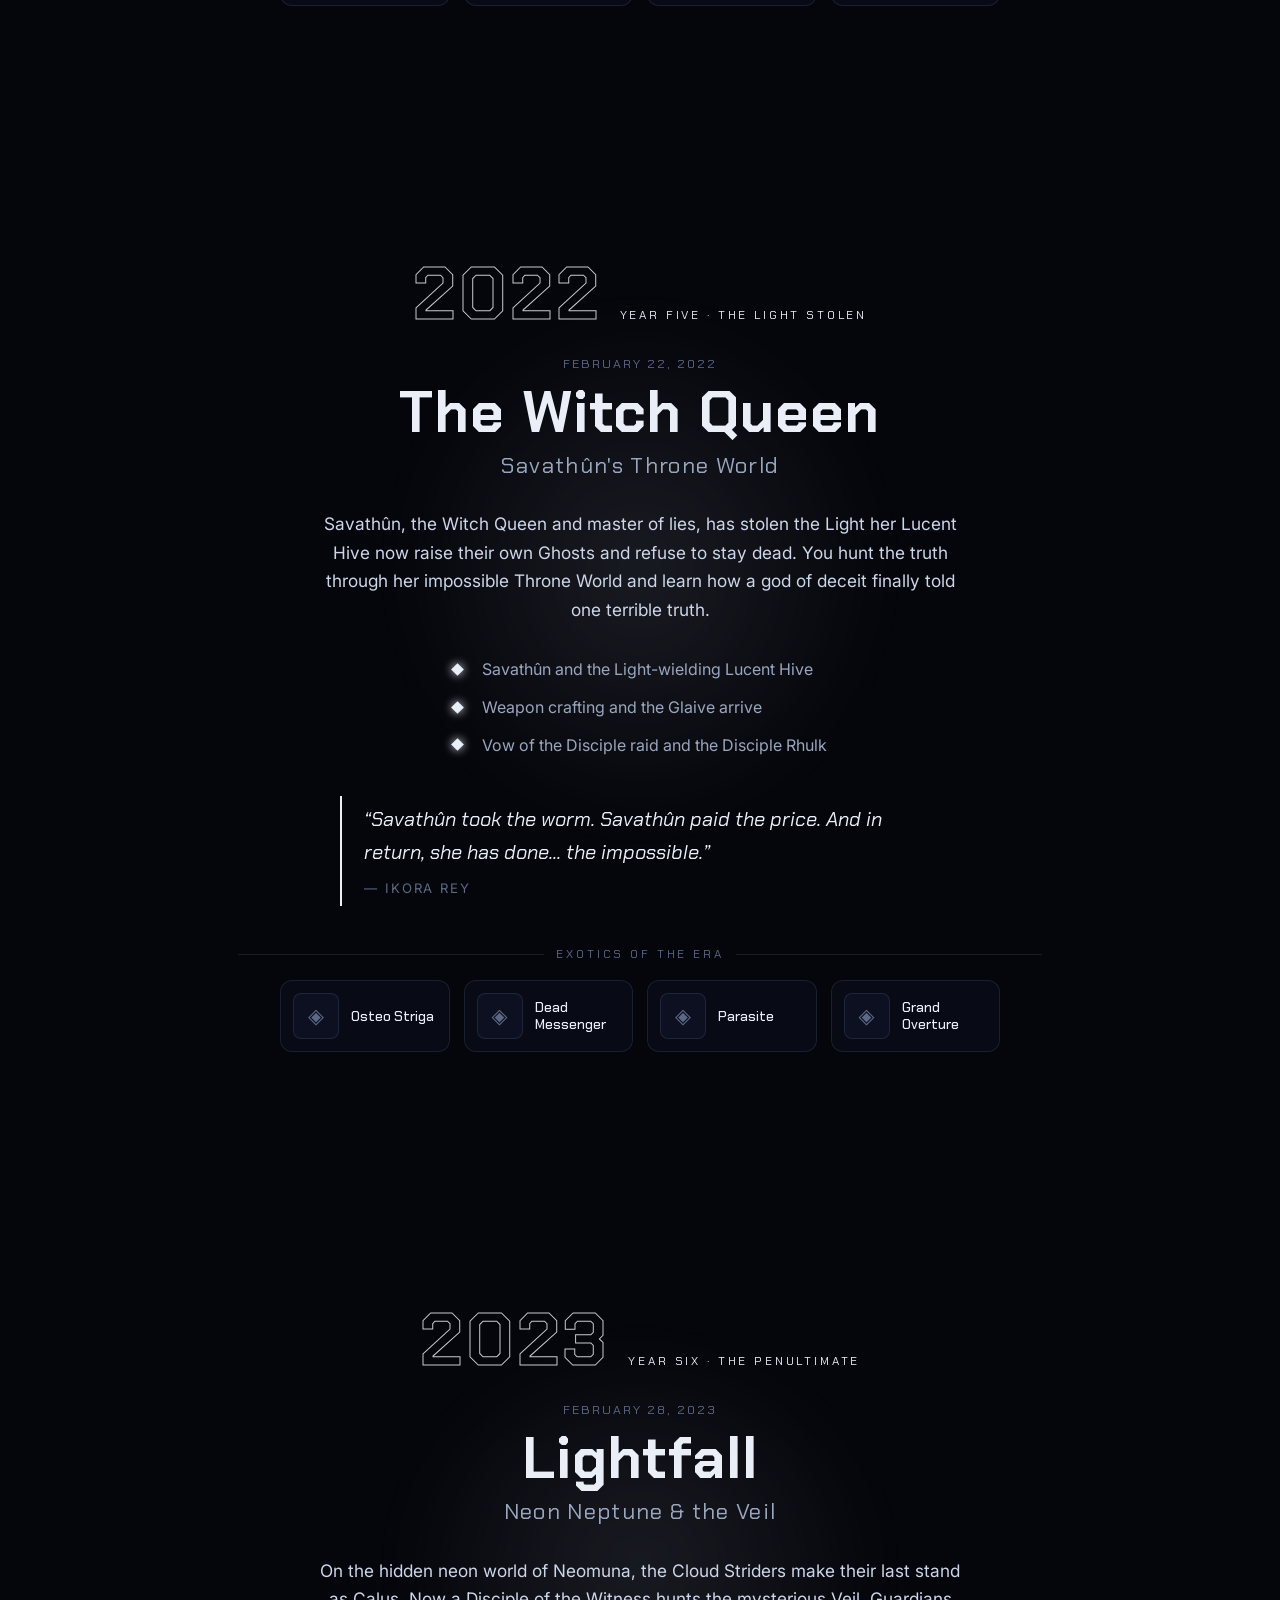
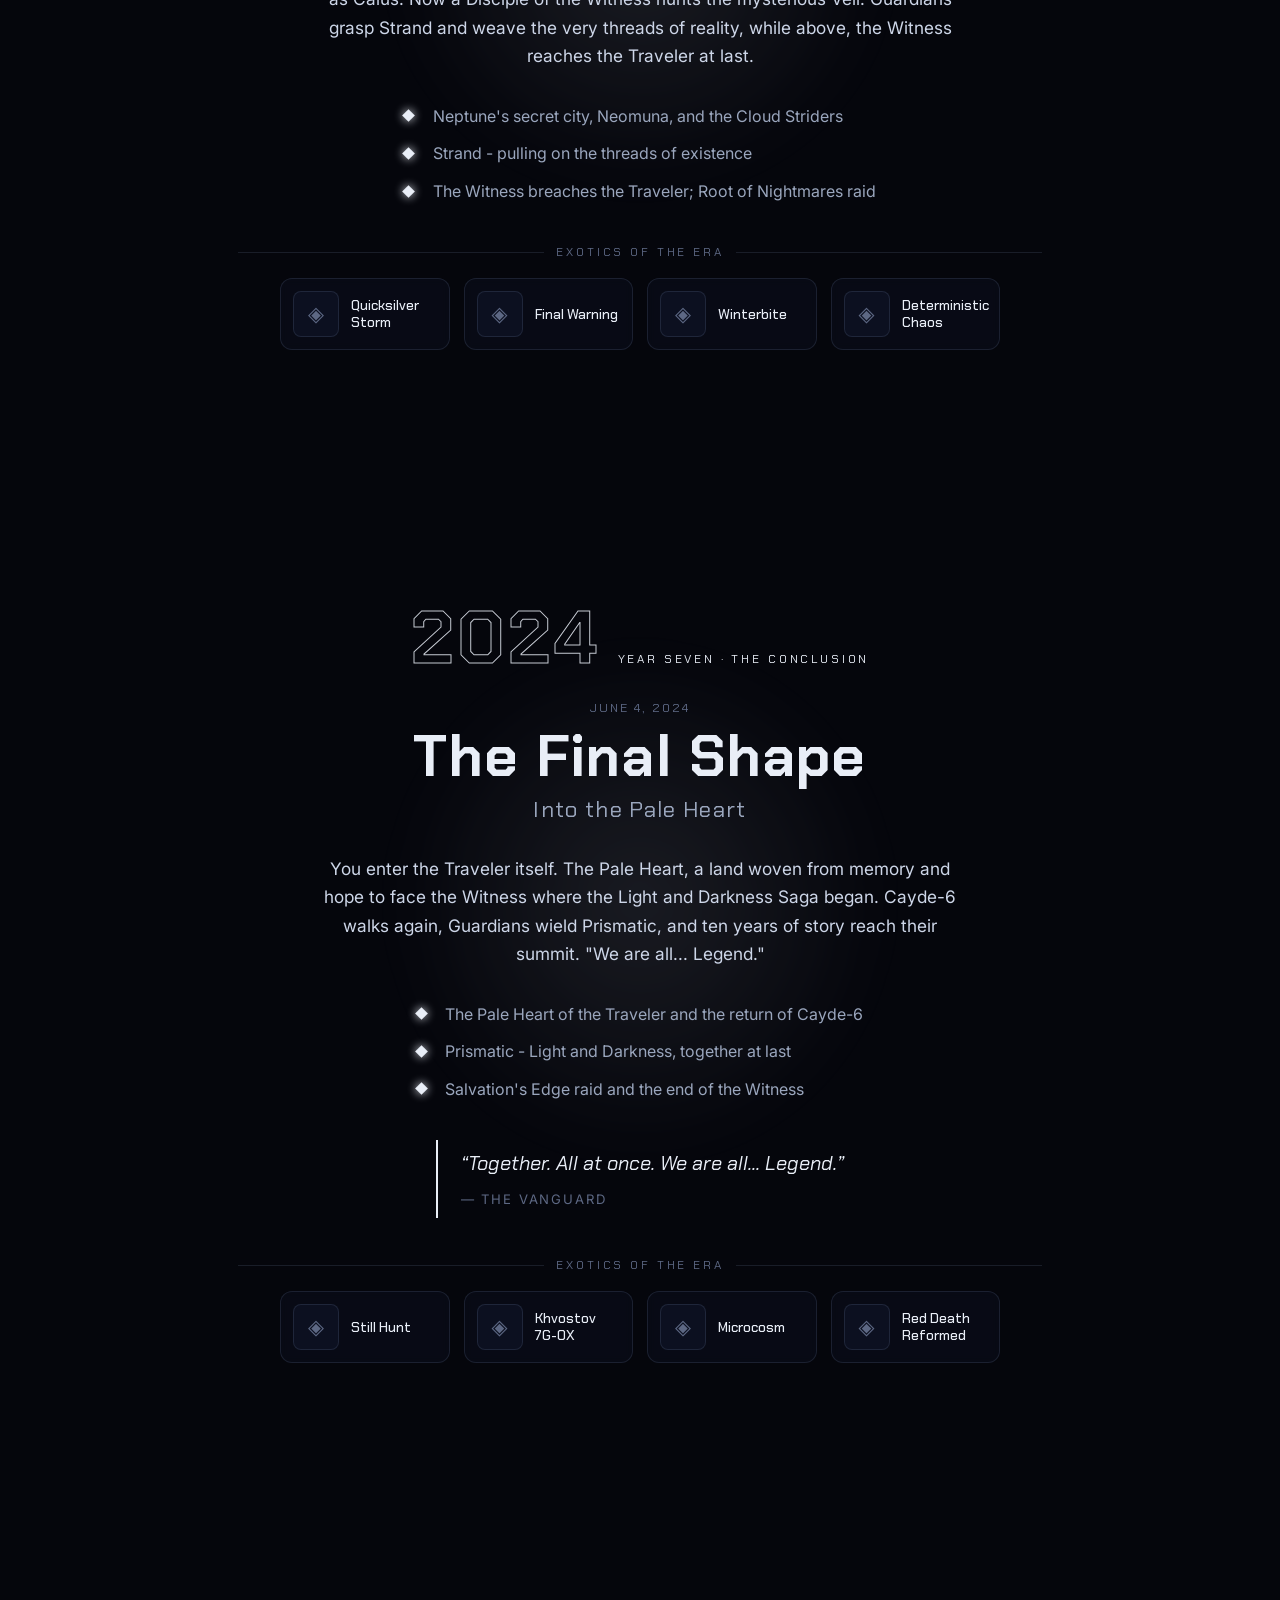
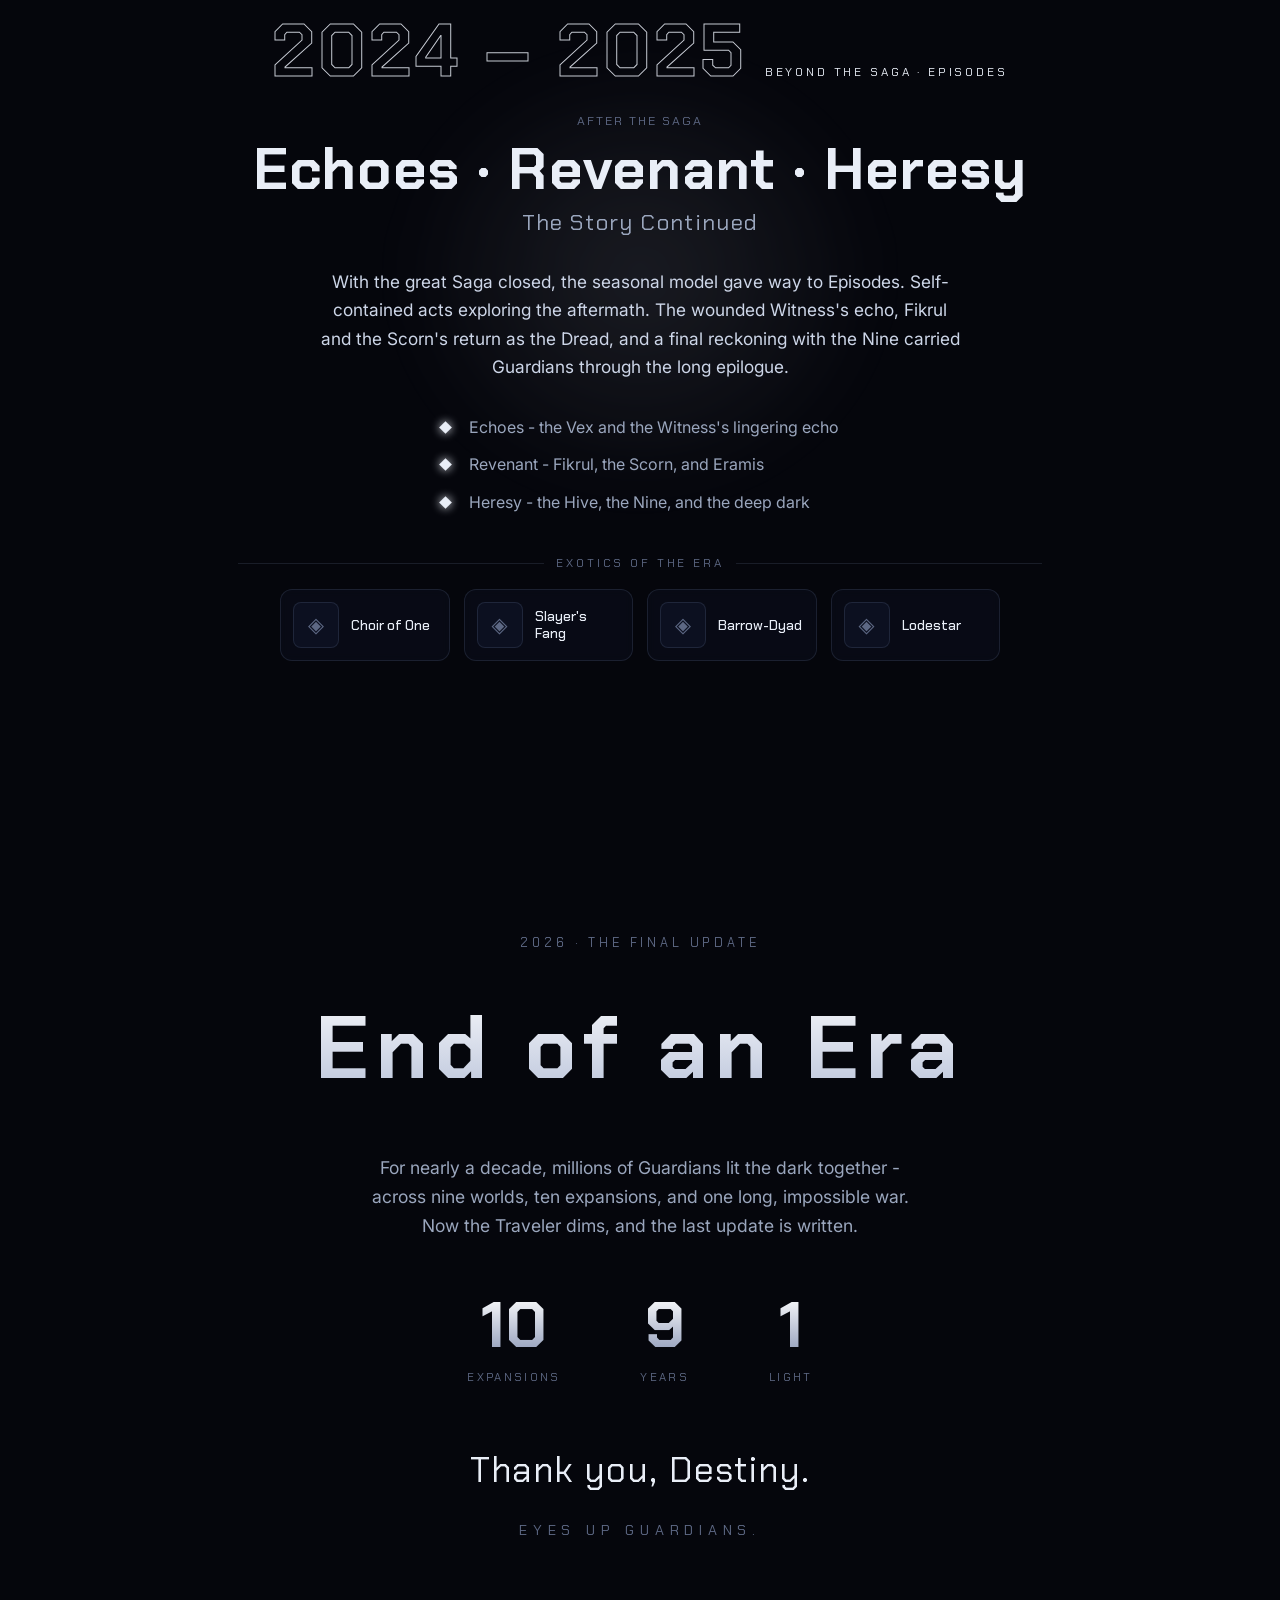
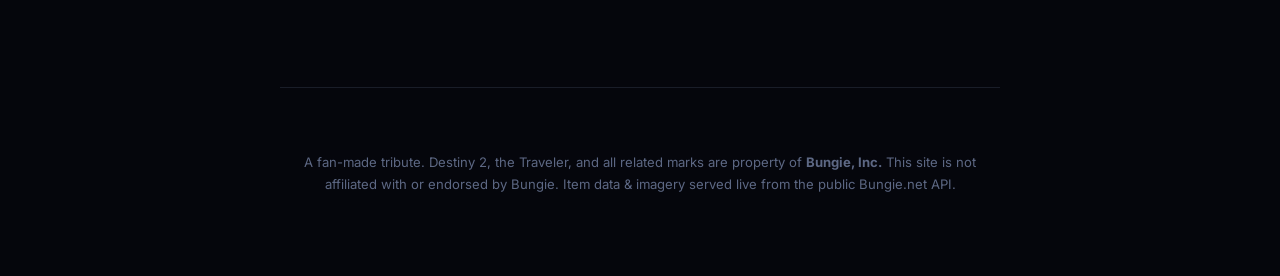
==== commit 91fa1e65: "mention light.gg" ====
--- a/index.html
+++ b/index.html
@@ -6,7 +6,7 @@
     <title>The Chronicle - A Monument to Destiny 2 (2017–2026)</title>
     <meta
       name="description"
-      content="An interactive museum of Destiny 2 - every era from the Red War to the Final Shape, with live artifacts from the Bungie Armory."
+      content="An interactive museum of Destiny 2 - every era from the Red War to the Final Shape, with live exotics from the Bungie Armory."
     />
     <meta name="theme-color" content="#05060c" />
 
@@ -49,8 +49,8 @@
         <p class="hero-subtitle">A Monument to Destiny 2</p>
         <p class="hero-blurb">
           Nine years. Ten expansions. One hell of a ride. I played the game back in beta, but it wasn’t until Destiny 2 that I really felt connected to the franchise. It’s been a truly unique experience for me. I’ve made friends, shared memories, and had an unforgettable time. I don’t just want to thank Bungie in general for this, but the developers, the voice actors, the artists-everyone who has made this IP something truly special. Thank you all. Scroll through a decade of
-          legend - every era preserved, every artifact pulled live from the
-          Bungie&nbsp;Armory.
+          legend - every era preserved, every exotic pulled live from the
+          light.gg&nbsp;Armory.
         </p>
         <div class="manifest-badge" id="manifest-badge" hidden>
           <span class="dot"></span><span id="manifest-text">connecting to the Bungie API…</span>
